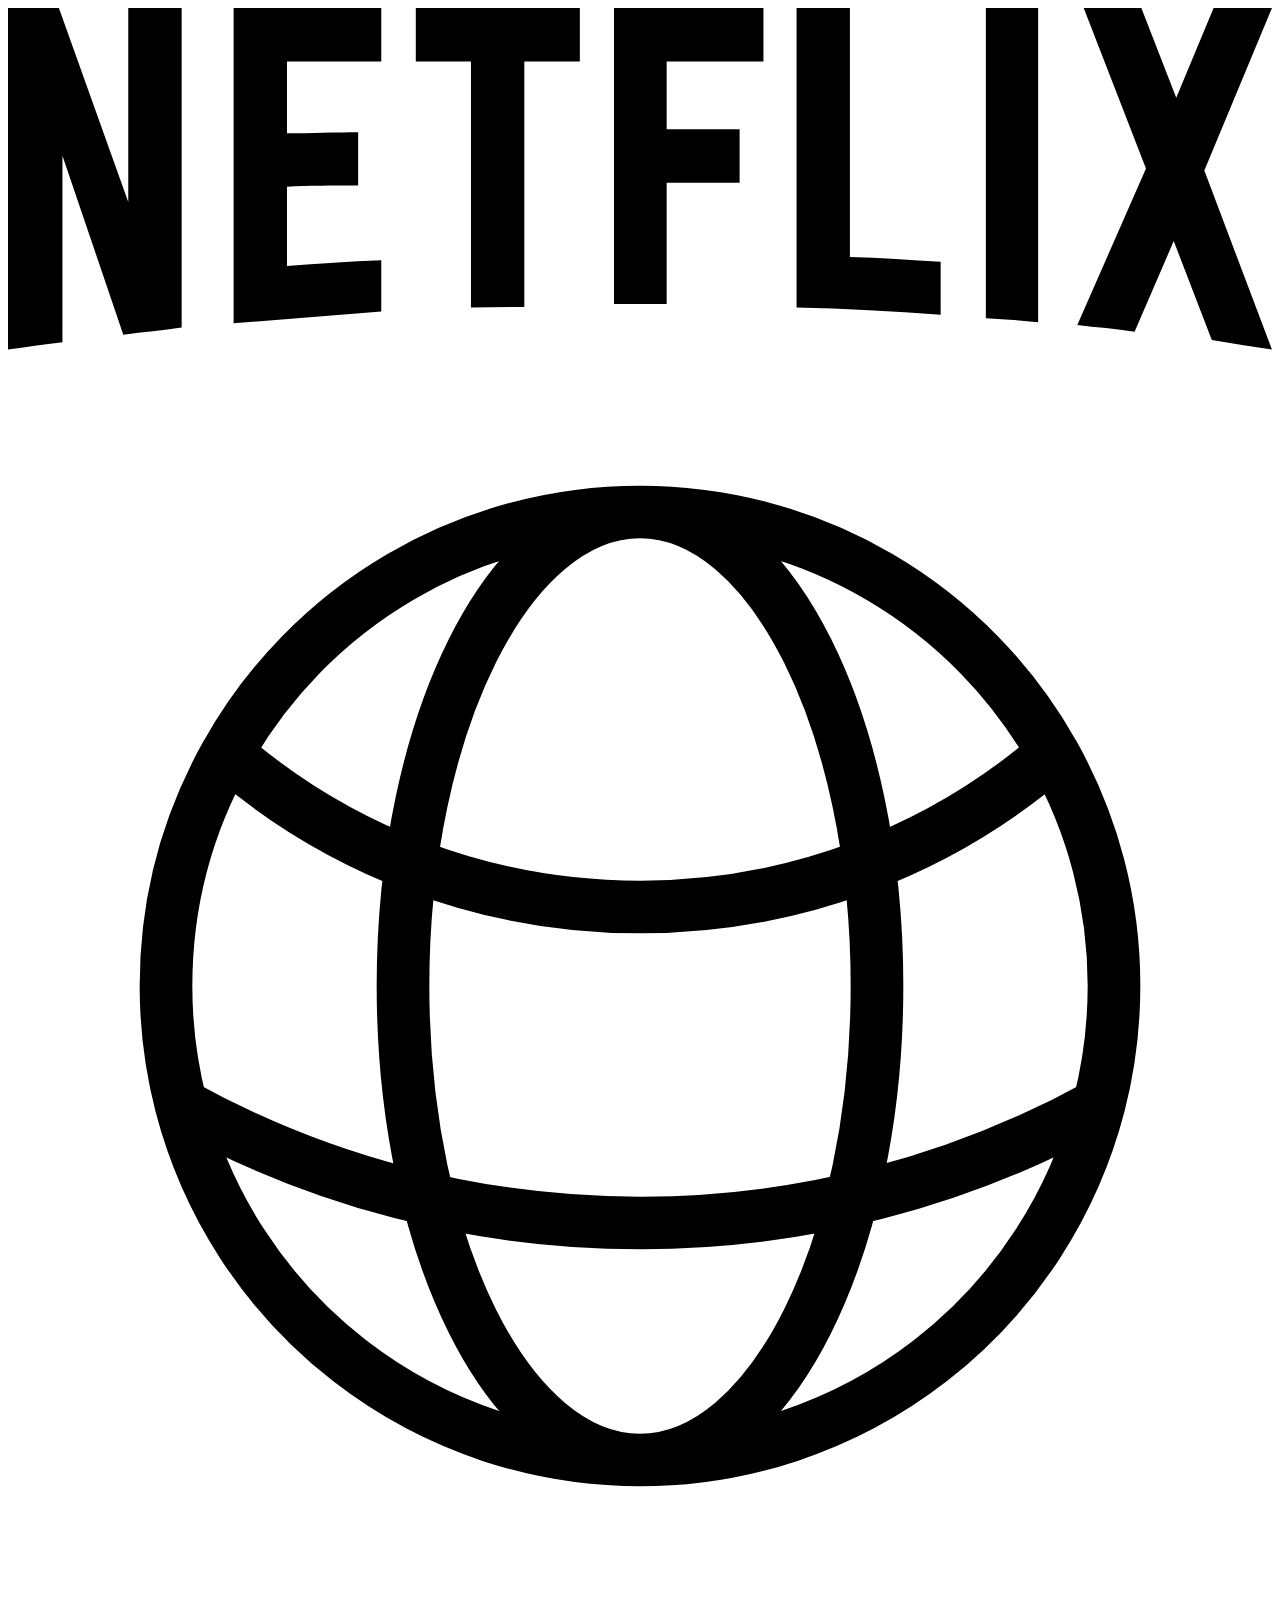
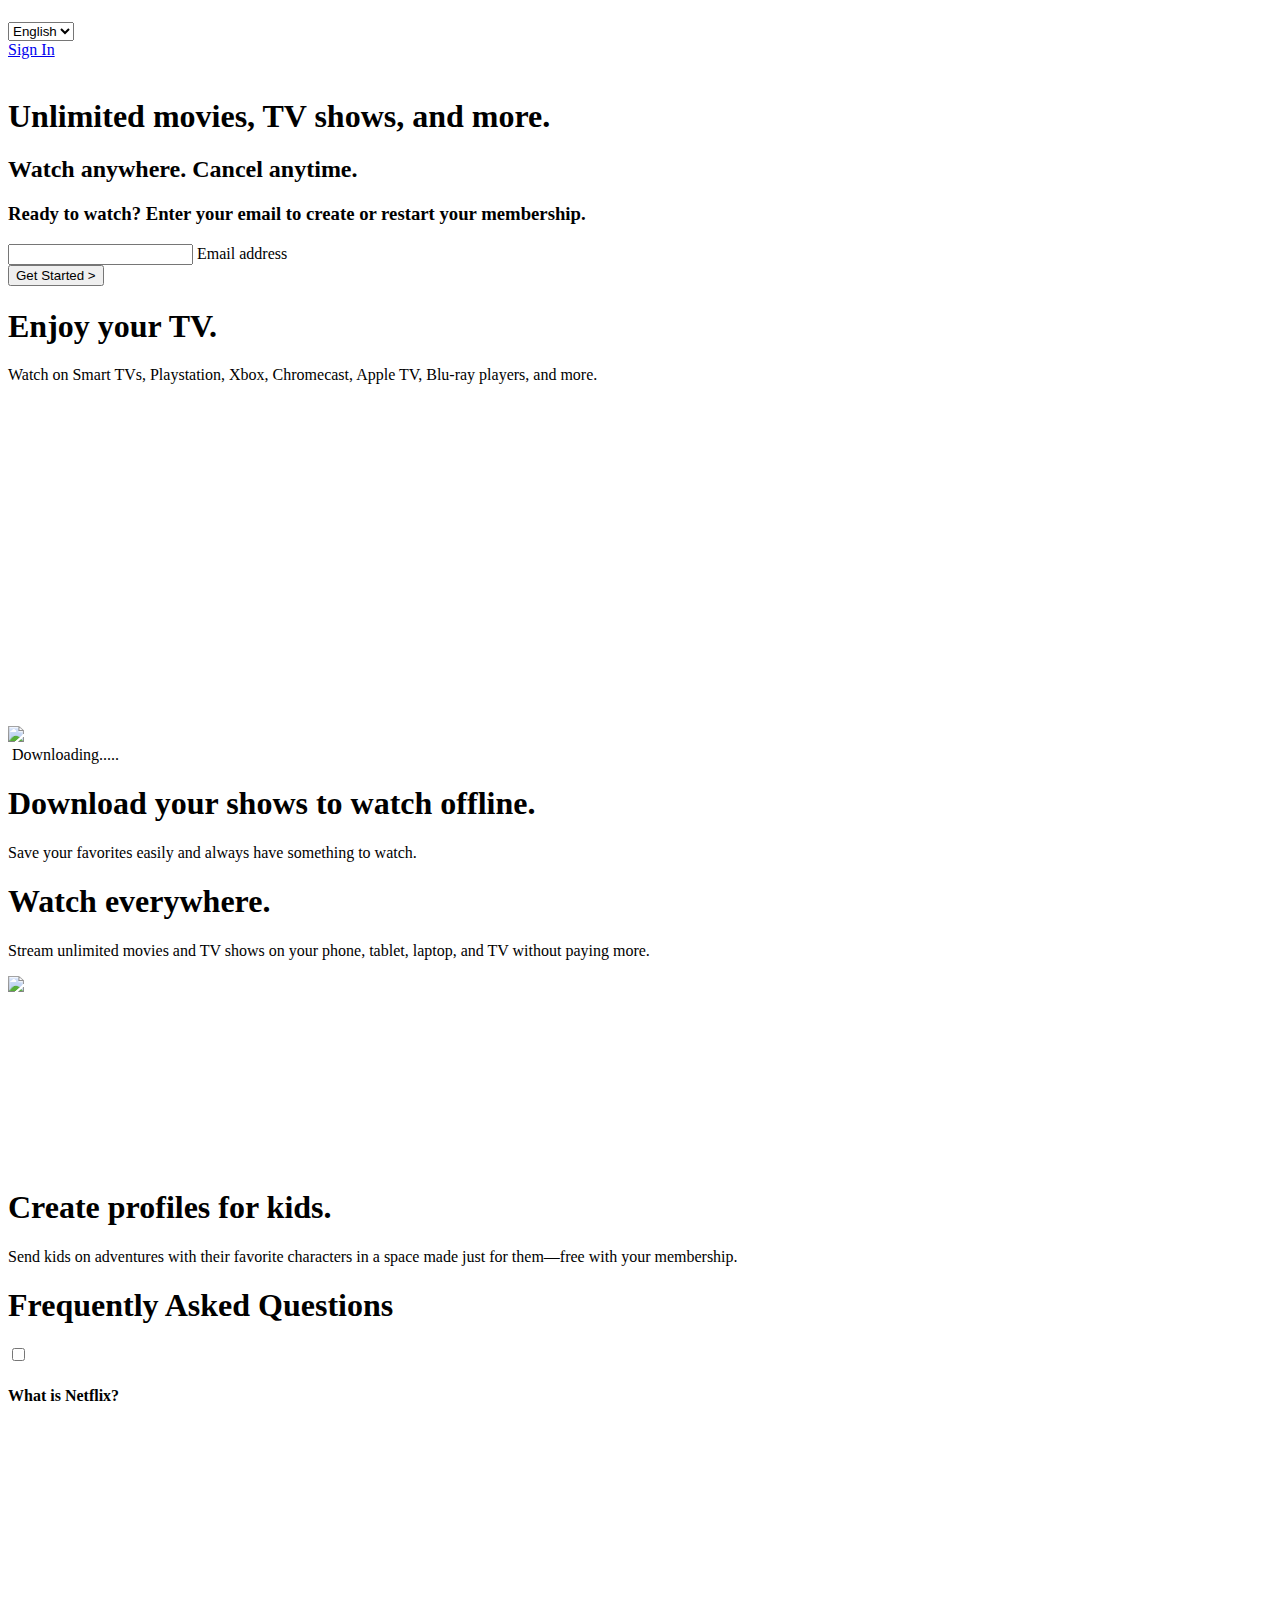
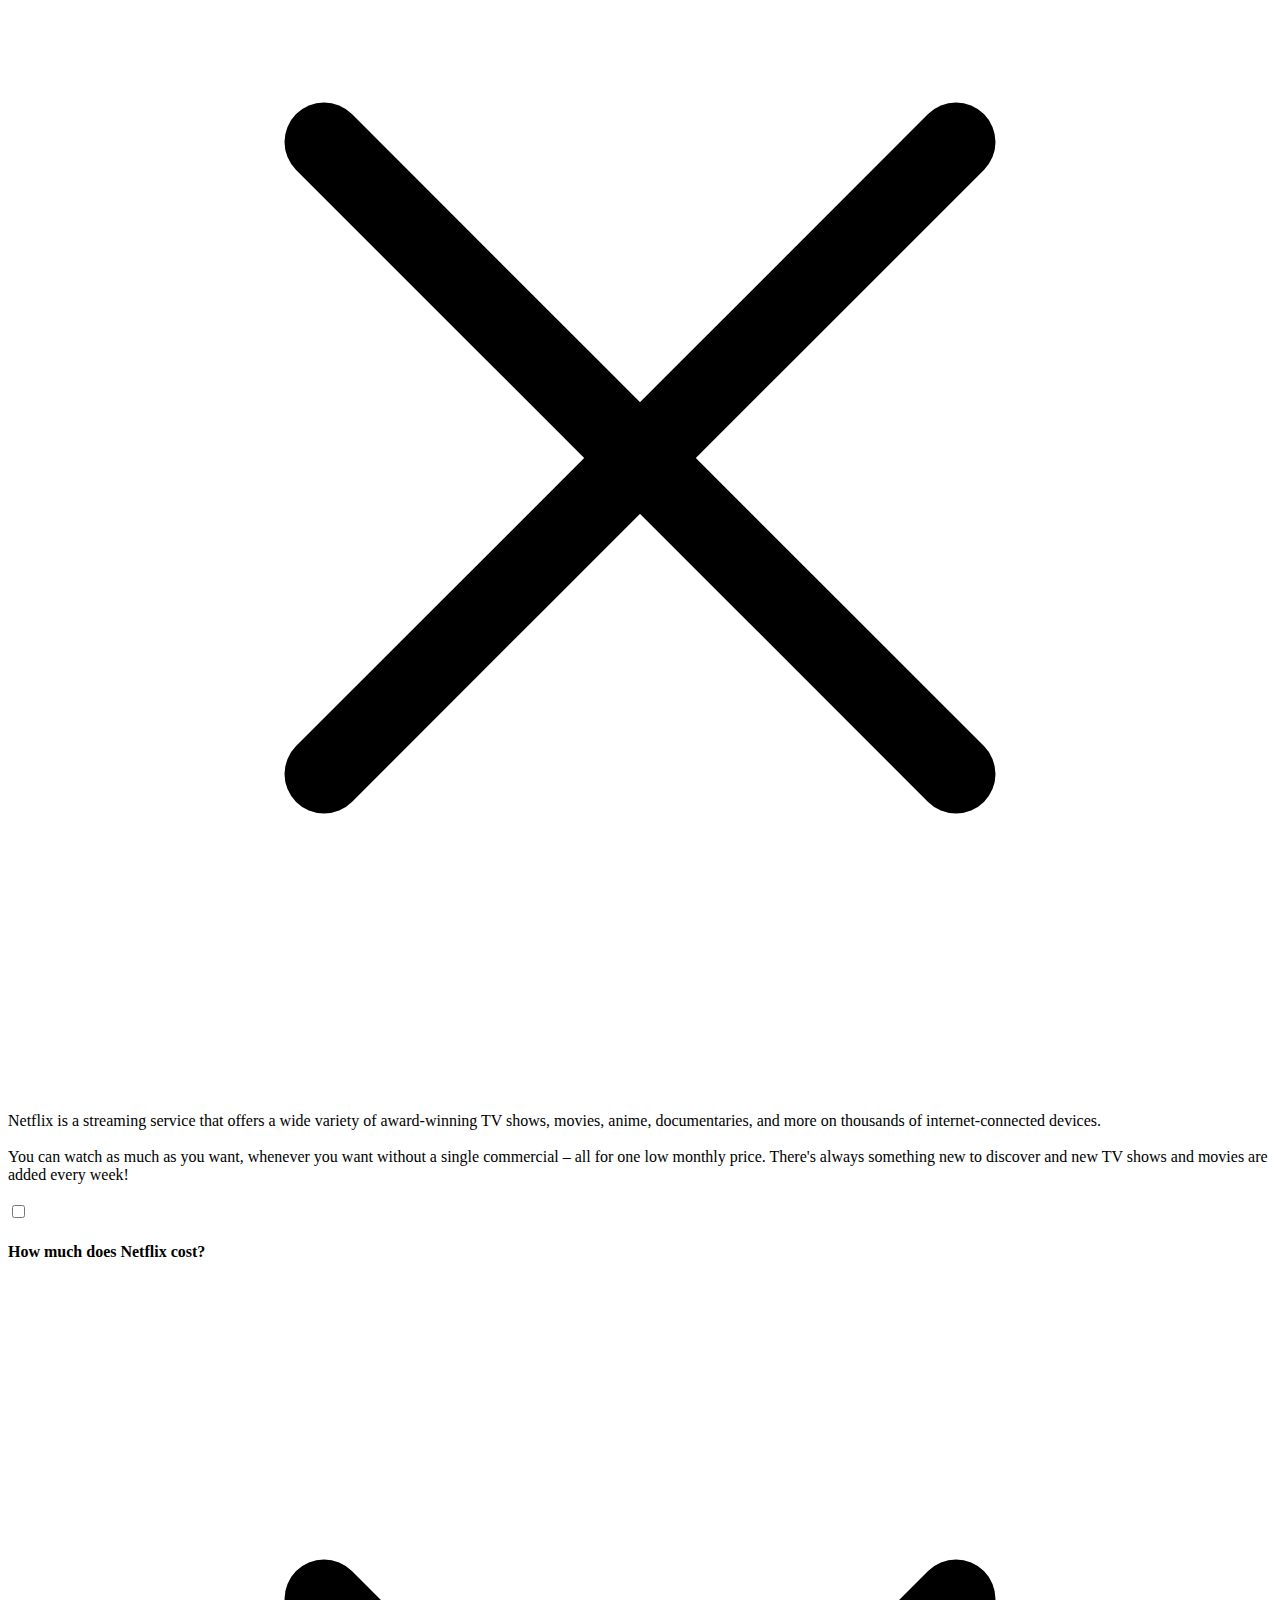
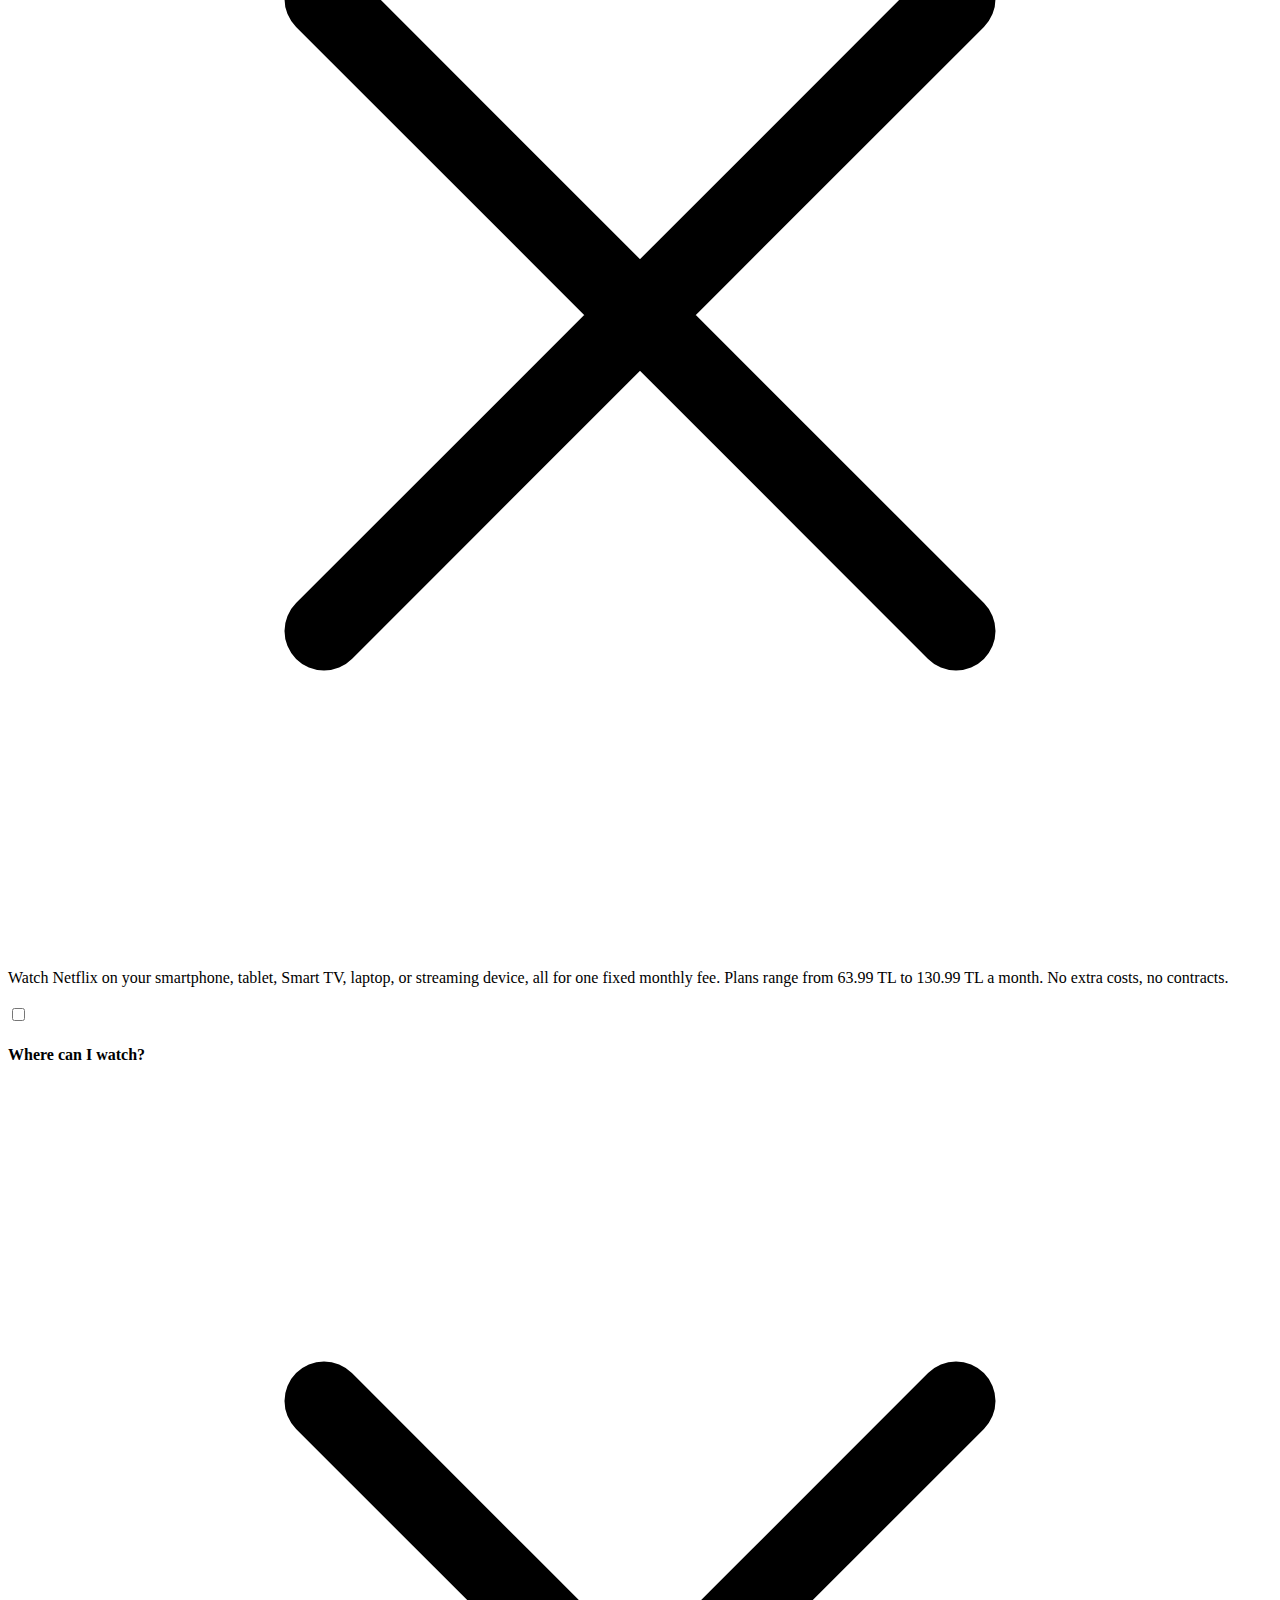
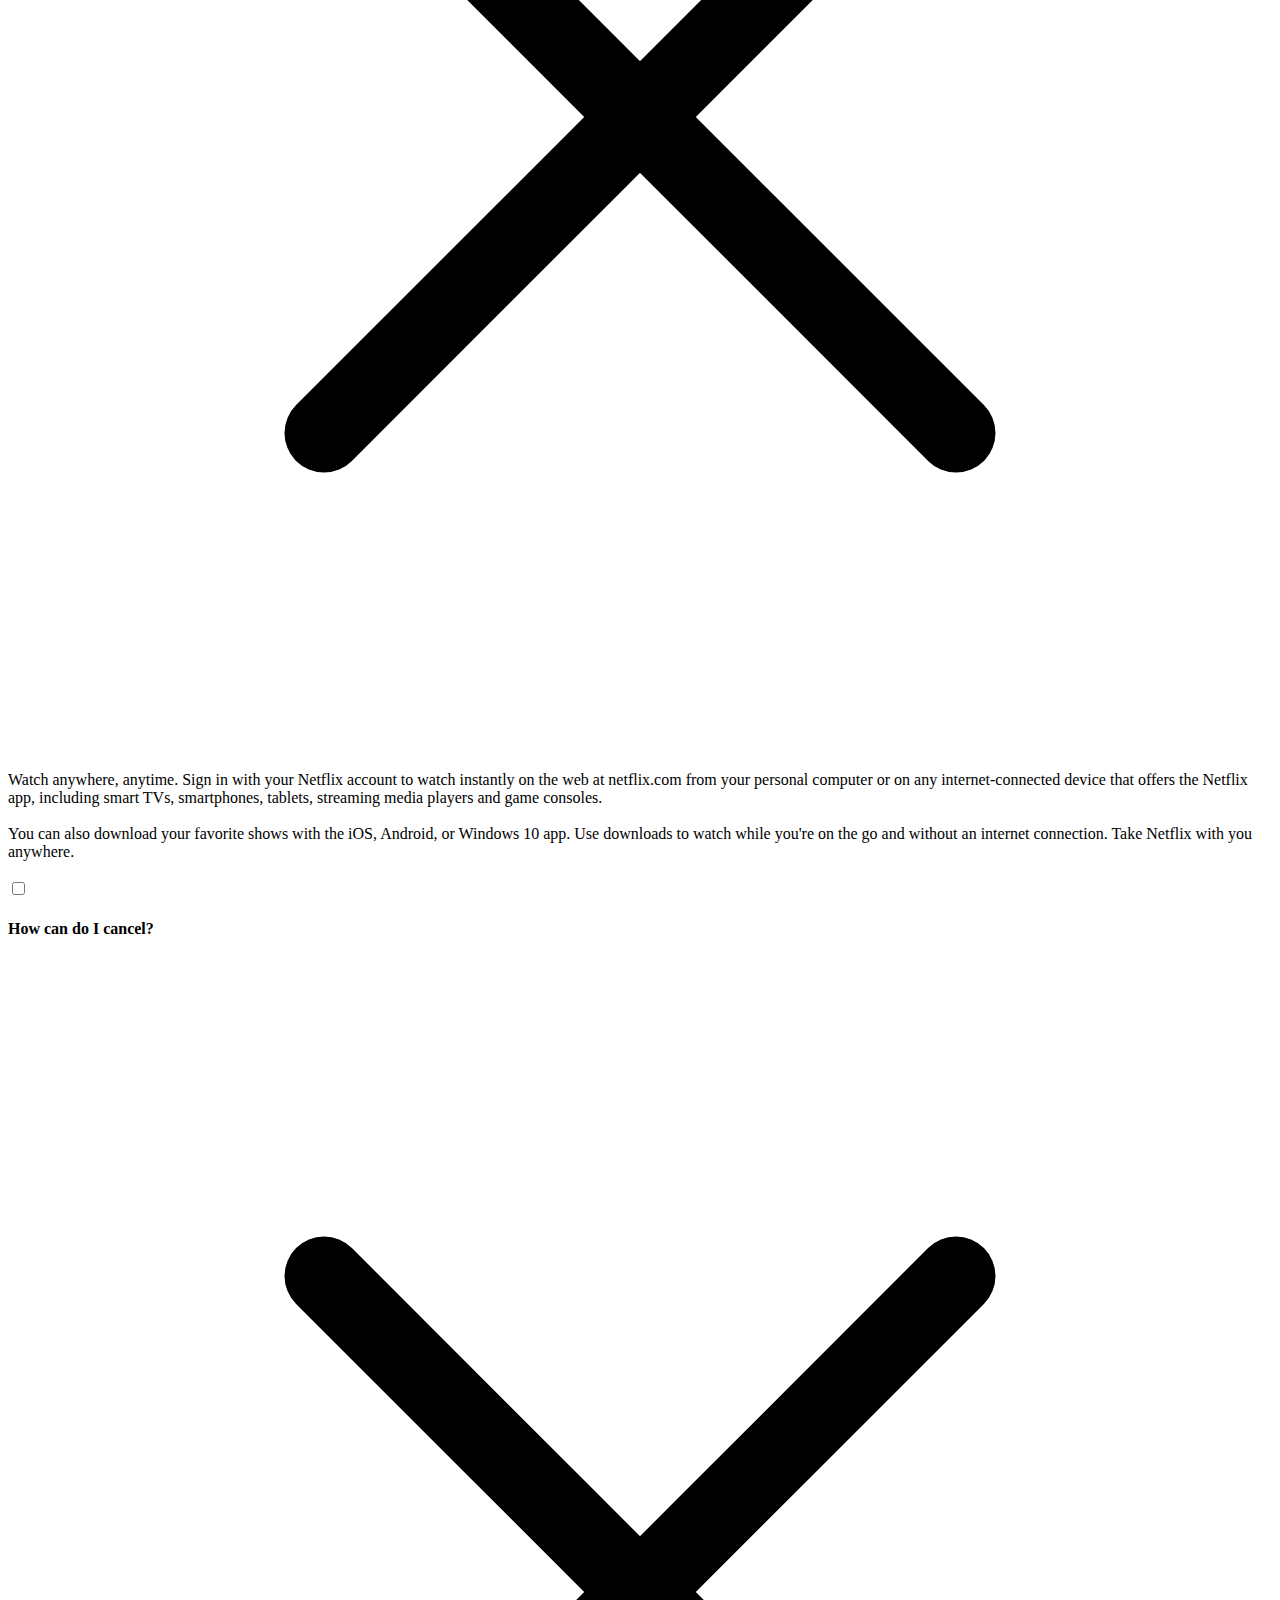
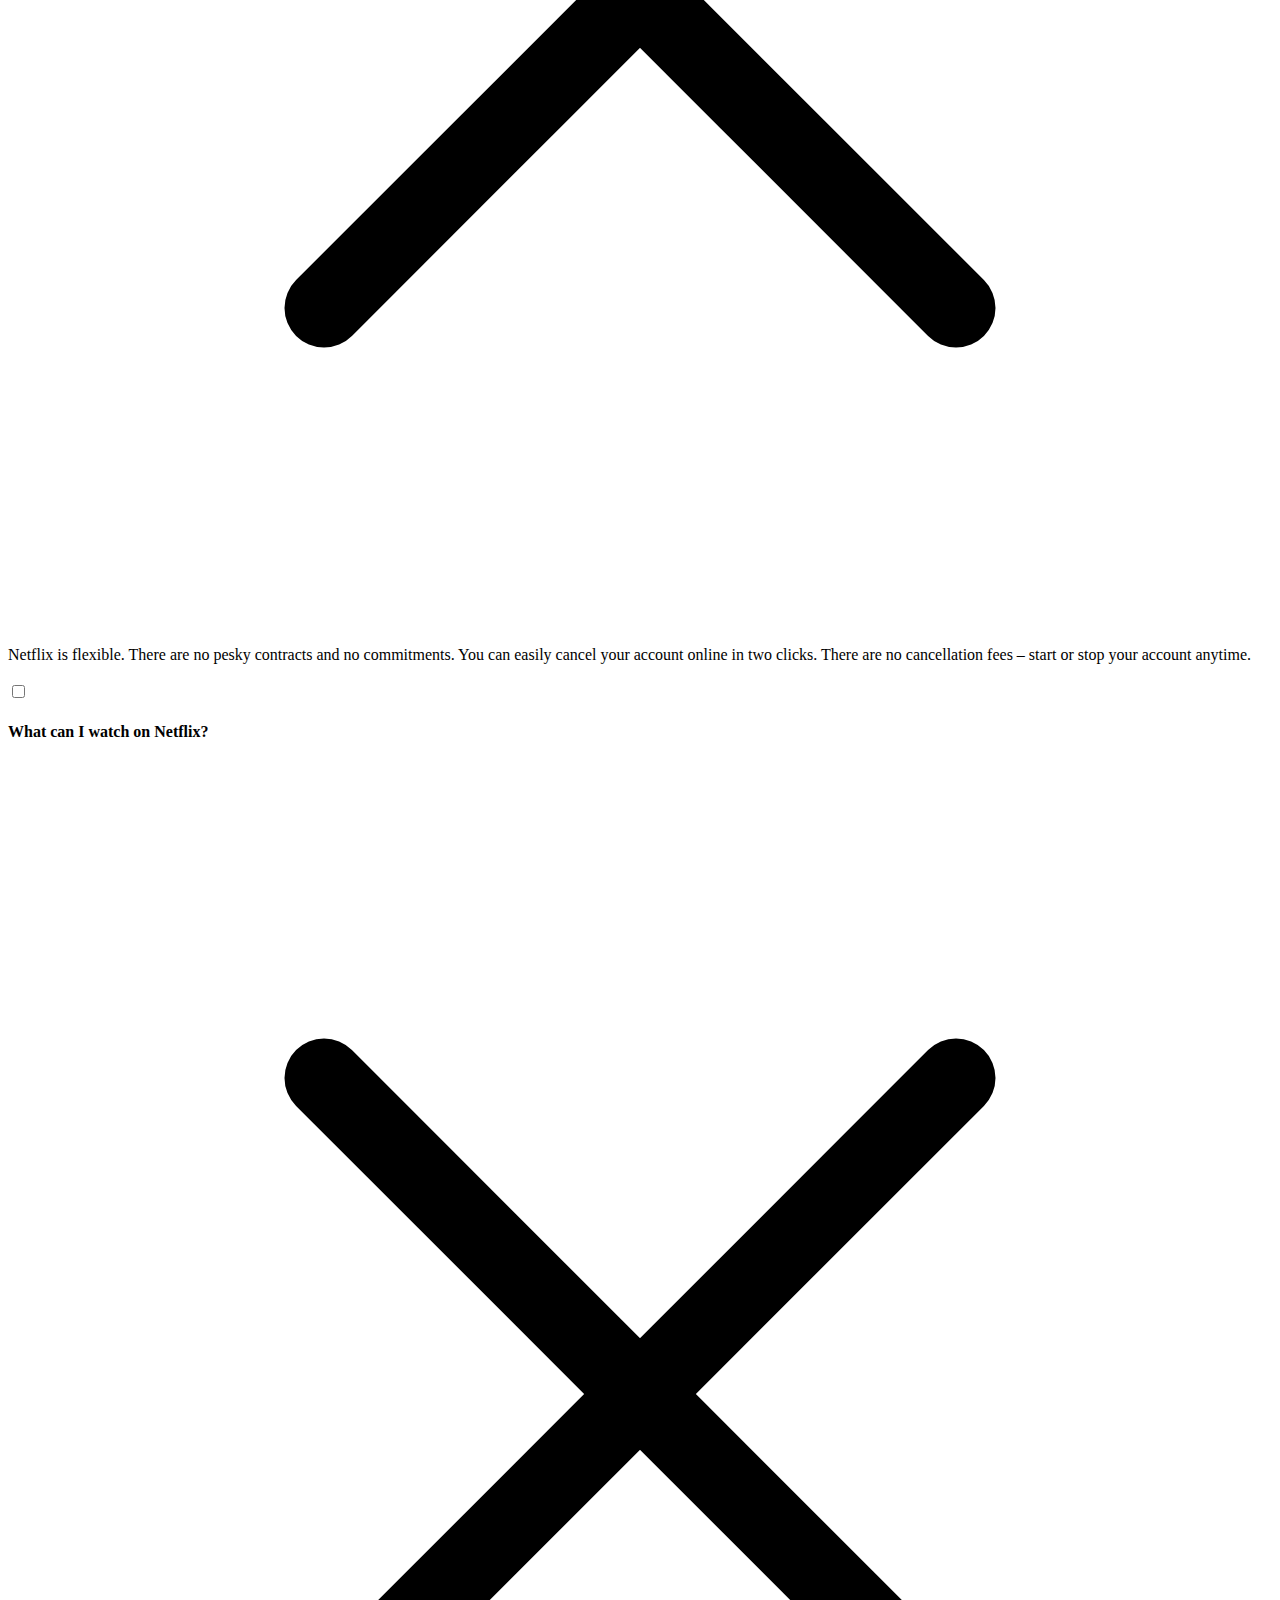
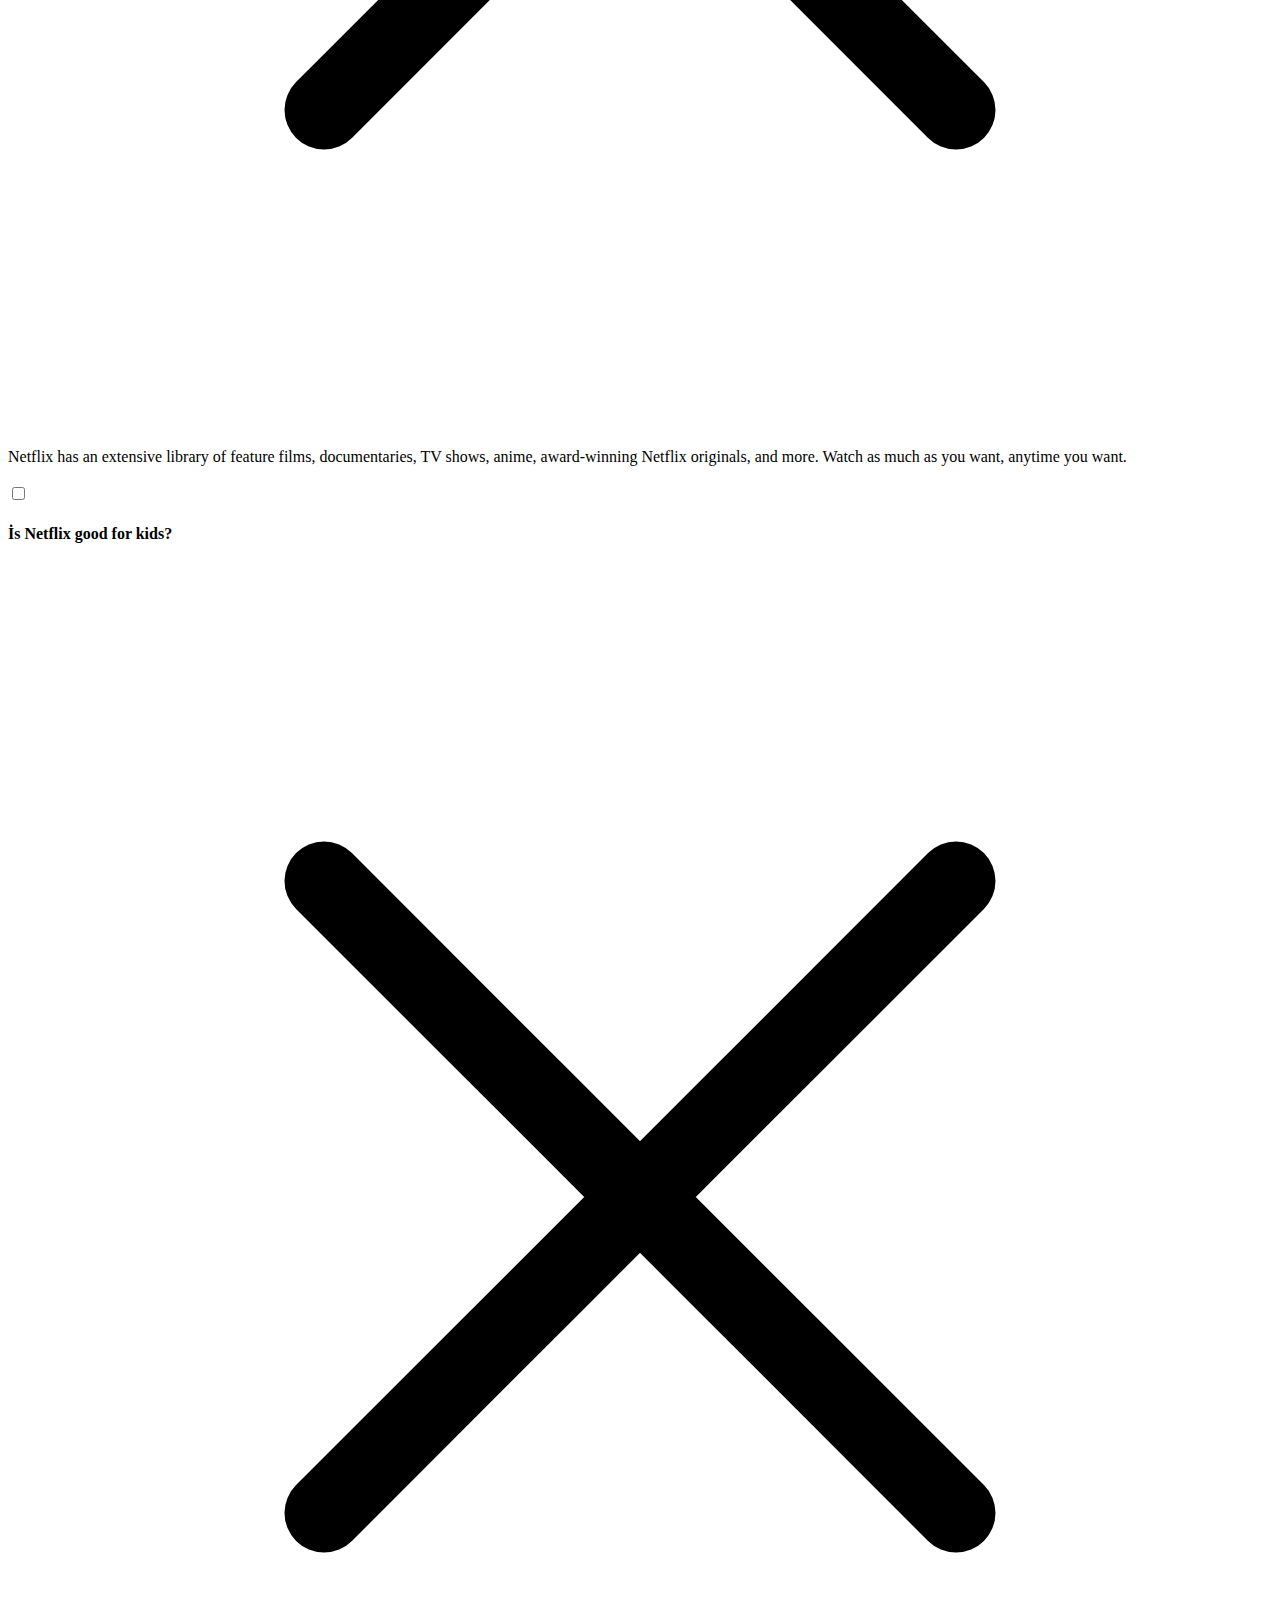
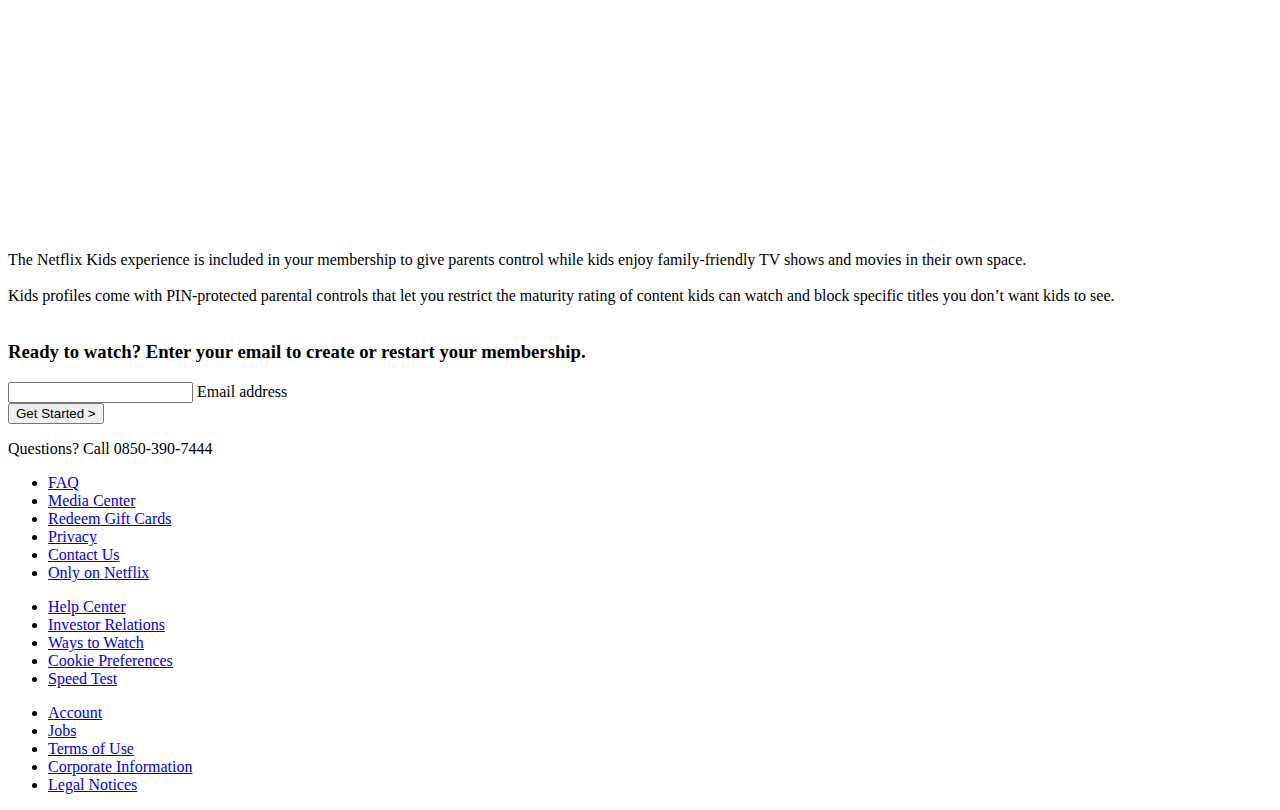
==== index.html @ b7dafc85 "Add files via upload" ====
<!DOCTYPE html>
<html lang="en">
<head>
    <meta charset="UTF-8">
    <meta http-equiv="X-UA-Compatible" content="IE=edge">
    <meta name="viewport" content="width=device-width, initial-scale=1.0">
    <link rel="stylesheet" href="./css/style.css">
    <link rel="stylesheet" href="./css/responsiv.css">
    
    <title>Netflix Clone</title>
    <link
      rel="stylesheet"
      href="https://pro.fontawesome.com/releases/v5.10.0/css/all.css"
      integrity="sha384-AYmEC3Yw5cVb37cuHtOA93w35dYTsvhLPVnYs9eStHfGJvOvKxVfELGroGkysg+p"
    />  
</head>
<body>
    <header>
        

     <div>
       <a href="/" class="logo">
      <svg viewBox="0 0 111 30" version="1.1" xmlns="http://www.w3.org/2000/svg" xmlns:xlink="http://www.w3.org/1999/xlink" aria-hidden="true" role="img" class="default-ltr-cache-ag96qb"><g><path d="M105.06233,14.2806261 L110.999156,30 C109.249227,29.7497422 107.500234,29.4366857 105.718437,29.1554972 L102.374168,20.4686475 L98.9371075,28.4375293 C97.2499766,28.1563408 95.5928391,28.061674 93.9057081,27.8432843 L99.9372012,14.0931671 L94.4680851,-5.68434189e-14 L99.5313525,-5.68434189e-14 L102.593495,7.87421502 L105.874965,-5.68434189e-14 L110.999156,-5.68434189e-14 L105.06233,14.2806261 Z M90.4686475,-5.68434189e-14 L85.8749649,-5.68434189e-14 L85.8749649,27.2499766 C87.3746368,27.3437061 88.9371075,27.4055675 90.4686475,27.5930265 L90.4686475,-5.68434189e-14 Z M81.9055207,26.93692 C77.7186241,26.6557316 73.5307901,26.4064111 69.250164,26.3117443 L69.250164,-5.68434189e-14 L73.9366389,-5.68434189e-14 L73.9366389,21.8745899 C76.6248008,21.9373887 79.3120255,22.1557784 81.9055207,22.2804387 L81.9055207,26.93692 Z M64.2496954,10.6561065 L64.2496954,15.3435186 L57.8442216,15.3435186 L57.8442216,25.9996251 L53.2186709,25.9996251 L53.2186709,-5.68434189e-14 L66.3436123,-5.68434189e-14 L66.3436123,4.68741213 L57.8442216,4.68741213 L57.8442216,10.6561065 L64.2496954,10.6561065 Z M45.3435186,4.68741213 L45.3435186,26.2498828 C43.7810479,26.2498828 42.1876465,26.2498828 40.6561065,26.3117443 L40.6561065,4.68741213 L35.8121661,4.68741213 L35.8121661,-5.68434189e-14 L50.2183897,-5.68434189e-14 L50.2183897,4.68741213 L45.3435186,4.68741213 Z M30.749836,15.5928391 C28.687787,15.5928391 26.2498828,15.5928391 24.4999531,15.6875059 L24.4999531,22.6562939 C27.2499766,22.4678976 30,22.2495079 32.7809542,22.1557784 L32.7809542,26.6557316 L19.812541,27.6876933 L19.812541,-5.68434189e-14 L32.7809542,-5.68434189e-14 L32.7809542,4.68741213 L24.4999531,4.68741213 L24.4999531,10.9991564 C26.3126816,10.9991564 29.0936358,10.9054269 30.749836,10.9054269 L30.749836,15.5928391 Z M4.78114163,12.9684132 L4.78114163,29.3429562 C3.09401069,29.5313525 1.59340144,29.7497422 0,30 L0,-5.68434189e-14 L4.4690224,-5.68434189e-14 L10.562377,17.0315868 L10.562377,-5.68434189e-14 L15.2497891,-5.68434189e-14 L15.2497891,28.061674 C13.5935889,28.3437998 11.906458,28.4375293 10.1246602,28.6868498 L4.78114163,12.9684132 Z"></path></g></svg>
       </a>
        
    </div>  

    <div>
        <div class="select">
            <svg xmlns="http://www.w3.org/2000/svg" fill="none" viewBox="0 0 24 24" strokeWidth={1.5} stroke="currentColor" className="w-6 h-6">
                <path strokeLinecap="round" strokeLinejoin="round" d="M12 21a9.004 9.004 0 008.716-6.747M12 21a9.004 9.004 0 01-8.716-6.747M12 21c2.485 0 4.5-4.03 4.5-9S14.485 3 12 3m0 18c-2.485 0-4.5-4.03-4.5-9S9.515 3 12 3m0 0a8.997 8.997 0 017.843 4.582M12 3a8.997 8.997 0 00-7.843 4.582m15.686 0A11.953 11.953 0 0112 10.5c-2.998 0-5.74-1.1-7.843-2.918m15.686 0A8.959 8.959 0 0121 12c0 .778-.099 1.533-.284 2.253m0 0A17.919 17.919 0 0112 16.5c-3.162 0-6.133-.815-8.716-2.247m0 0A9.015 9.015 0 013 12c0-1.605.42-3.113 1.157-4.418" />
              </svg>
              
              <select>
                <option value="">English</option>
                <option value="">Turkish</option>
            </select>
        </div>
        
        <a class="button" href="/login">Sign In</a>
    </div>
    <div id="menu_bar">
        <i class="fas fa-bars"> </i>
    </div>  
    
</header>
<div class="splash cta">
    <div class="background">
        <img alt="" aria-hidden="true" data-uia="nmhp-card-hero+background+image" src="https://assets.nflxext.com/ffe/siteui/vlv3/8f12b4f0-a894-4d5b-9c36-5ba391c63fbe/7d46b779-cf9e-4ffe-96be-6c47fb6d6dc4/TR-en-20230320-popsignuptwoweeks-perspective_alpha_website_small.jpg" srcset="https://assets.nflxext.com/ffe/siteui/vlv3/8f12b4f0-a894-4d5b-9c36-5ba391c63fbe/7d46b779-cf9e-4ffe-96be-6c47fb6d6dc4/TR-en-20230320-popsignuptwoweeks-perspective_alpha_website_small.jpg 1000w, https://assets.nflxext.com/ffe/siteui/vlv3/8f12b4f0-a894-4d5b-9c36-5ba391c63fbe/7d46b779-cf9e-4ffe-96be-6c47fb6d6dc4/TR-en-20230320-popsignuptwoweeks-perspective_alpha_website_medium.jpg 1500w, https://assets.nflxext.com/ffe/siteui/vlv3/8f12b4f0-a894-4d5b-9c36-5ba391c63fbe/7d46b779-cf9e-4ffe-96be-6c47fb6d6dc4/TR-en-20230320-popsignuptwoweeks-perspective_alpha_website_large.jpg 1800w" class="default-ltr-cache-1ig4o3q">
        <div class="gradient">
        </div>
        <div class="content">
           <div>
            <h1>Unlimited movies, TV shows, and more.</h1>
            <h2>Watch anywhere. Cancel anytime.</h2>
            <h3>Ready to watch? Enter your email to create or restart your membership.</h3>
            <form>
                <div>
                    <input type="email">
                    <span>Email address</span>
                </div>
                <div>
                    <button>Get Started &gt;</button>
                </div>
                
                
            </form>
           </div>                    
        </div>
    </div>
</div>
<section>
    <div class="text">
        <h1>Enjoy your TV.</h1>
        <p>Watch on Smart TVs, Playstation, Xbox, Chromecast, Apple TV, Blu-ray players, and more.</p>
    </div>
    <div class="media s1">
        <div>
           <div class="default-ltr-cache-bjn8wh"><img alt="" src="https://assets.nflxext.com/ffe/siteui/acquisition/ourStory/fuji/desktop/tv.png" data-uia="nmhp-card-animation-asset-image" class="default-ltr-cache-1d3w5wq"><div data-uia="nmhp-card-animation-asset-motion" class="default-ltr-cache-eshtlu"><video data-uia="nmhp-card-animation-asset-video" autoplay="" playsinline="" muted="" loop=""><source src="https://assets.nflxext.com/ffe/siteui/acquisition/ourStory/fuji/desktop/video-tv-0819.m4v" type="video/mp4"></video><div class="default-ltr-cache-0"></div><div data-uia="nmhp-card-animation-asset-custom" aria-hidden="true" class="default-ltr-cache-0"></div></div></div>
           <div data-uia="nmhp-card-animation-asset-motion" class="default-ltr-cache-eshtlu"><video data-uia="nmhp-card-animation-asset-video" autoplay="" playsinline="" muted="" loop=""><source src="https://assets.nflxext.com/ffe/siteui/acquisition/ourStory/fuji/desktop/video-tv-0819.m4v" type="video/mp4"></video><div class="default-ltr-cache-0"></div><div data-uia="nmhp-card-animation-asset-custom" aria-hidden="true" class="default-ltr-cache-0"></div></div>
        </div>
    </div>
</section>

<section>
    
    <div class="media s2">
        <img src="https://assets.nflxext.com/ffe/siteui/acquisition/ourStory/fuji/desktop/mobile-0819.jpg">
        <div class="download">
            <img class="cover" src="https://assets.nflxext.com/ffe/siteui/acquisition/ourStory/fuji/desktop/boxshot.png" alt="">
    
            <span>Downloading.....</span>
           <img src="https://assets.nflxext.com/ffe/siteui/acquisition/ourStory/fuji/desktop/download-icon.gif" alt="">          
           
        </div>    

    </div> 
    <div class="text">
        <h1>Download your shows to watch offline.</h1>
        <p>Save your favorites easily and always have something to watch.</p>
    </div>                
    
    
</section>


<section>
    <div class="text">
        <h1>Watch everywhere.</h1>
        <p>Stream unlimited movies and TV shows on your phone, tablet, laptop, and TV without paying more.</p>
    </div>
    <div class="media s3">
        
            <img src="https://assets.nflxext.com/ffe/siteui/acquisition/ourStory/fuji/desktop/device-pile.png ">
            <div data-uia="nmhp-card-animation-asset-motion" class="default-ltr-cache-1p8btza"><video data-uia="nmhp-card-animation-asset-video" autoplay="" playsinline="" muted="" loop=""><source src="https://assets.nflxext.com/ffe/siteui/acquisition/ourStory/fuji/desktop/video-devices.m4v" type="video/mp4"></video><div class="default-ltr-cache-0"></div><div data-uia="nmhp-card-animation-asset-custom" aria-hidden="true" class="default-ltr-cache-0"></div></div>
        
        
    </div>
</section>

<section class="last">
    <div class="media s4">
        <img alt="" src="https://occ-0-2774-784.1.nflxso.net/dnm/api/v6/19OhWN2dO19C9txTON9tvTFtefw/AAAABfpnX3dbgjZ-Je8Ax3xn0kXehZm_5L6-xe6YSTq_ucht9TI5jwDMqusWZKNYT8DfGudD0_wWVVTFLiN2_kaQJumz2iivUWbIbAtF.png?r=11f" data-uia="nmhp-card-animation-asset-image" class="default-ltr-cache-1d3w5wq">
    </div>
    <div class="text">
        <h1>Create profiles for kids.</h1>
        <p>Send kids on adventures with their favorite characters in a space made just for them—free with your membership.</p>
    </div>
    
</section>

<div class="faq cta">
    <h1>Frequently Asked Questions</h1>
    <div class="question">
        <div class="question">
            <input type="checkbox" id="q1">
            <label class="header" for="q1">
                <h4>
                    What is Netflix?
                </h4>
                <svg xmlns="http://www.w3.org/2000/svg" fill="none" viewBox="0 0 24 24" stroke-width="1.5" stroke="currentColor" class="w-6 h-6">
                    <path stroke-linecap="round" stroke-linejoin="round" d="M6 18L18 6M6 6l12 12" />
                  </svg>
                </label>
                <div class="answer">
                    
                     <br>Netflix is a streaming service that offers a wide variety of award-winning TV shows, movies, anime, documentaries, and more on thousands of internet-connected devices.

                        <br><br>You can watch as much as you want, whenever you want without a single commercial – all for one low monthly price. There's always something new to discover and new TV shows and movies are added every week!
                        <br><br>
                    
                </div>  
       
                </div>
            </div>
            <div class="question">
                <div class="question">
                    <input type="checkbox" id="q2">
                    <label class="header" for="q2">
                        <h4>
                        How much does Netflix cost?
                        </h4>
                        <svg xmlns="http://www.w3.org/2000/svg" fill="none" viewBox="0 0 24 24" stroke-width="1.5" stroke="currentColor" class="w-6 h-6">
                            <path stroke-linecap="round" stroke-linejoin="round" d="M6 18L18 6M6 6l12 12" />
                          </svg>
                        </label>
                        <div class="answer">
                            <br>Watch Netflix on your smartphone, tablet, Smart TV, laptop, or streaming device, all for one fixed monthly fee. Plans range from 63.99 TL to 130.99 TL a month. No extra costs, no contracts.
                            <br><br>
                        </div>  
               
                        </div>
                    </div>

                    <div class="question">
                        <div class="question">
                            <input type="checkbox" id="q3">
                            <label class="header" for="q3">
                                <h4>
                                Where can I watch?
                                </h4>
                                <svg xmlns="http://www.w3.org/2000/svg" fill="none" viewBox="0 0 24 24" stroke-width="1.5" stroke="currentColor" class="w-6 h-6">
                                    <path stroke-linecap="round" stroke-linejoin="round" d="M6 18L18 6M6 6l12 12" />
                                  </svg>
                                </label>
                                <div class="answer">
                                    <br>Watch anywhere, anytime. Sign in with your Netflix account to watch instantly on the web at netflix.com from your personal computer or on any internet-connected device that offers the Netflix app, including smart TVs, smartphones, tablets, streaming media players and game consoles.
                                    <br><br>You can also download your favorite shows with the iOS, Android, or Windows 10 app. Use downloads to watch while you're on the go and without an internet connection. Take Netflix with you anywhere.
                                    <br><br>
                                </div>  
                       
                                </div>
                            </div>

                            <div class="question">
                                <div class="question">
                                    <input type="checkbox" id="q4">
                                    <label class="header" for="q4">
                                        <h4>
                                       How can do I cancel?
                                        </h4>
                                        <svg xmlns="http://www.w3.org/2000/svg" fill="none" viewBox="0 0 24 24" stroke-width="1.5" stroke="currentColor" class="w-6 h-6">
                                            <path stroke-linecap="round" stroke-linejoin="round" d="M6 18L18 6M6 6l12 12" />
                                          </svg>
                                        </label>
                                        <div class="answer">
                                            <br>Netflix is flexible. There are no pesky contracts and no commitments. You can easily cancel your account online in two clicks. There are no cancellation fees – start or stop your account anytime.
                                            <br><br>
                                        </div>  
                               
                                        </div>
                                    </div>

                                    <div class="question">
                                        <div class="question">
                                            <input type="checkbox" id="q5">
                                            <label class="header" for="q5">
                                                <h4>
                                                What can I watch on Netflix?
                                                </h4>
                                                <svg xmlns="http://www.w3.org/2000/svg" fill="none" viewBox="0 0 24 24" stroke-width="1.5" stroke="currentColor" class="w-6 h-6">
                                                    <path stroke-linecap="round" stroke-linejoin="round" d="M6 18L18 6M6 6l12 12" />
                                                  </svg>
                                                </label>
                                                <div class="answer">
                                                    <br>Netflix has an extensive library of feature films, documentaries, TV shows, anime, award-winning Netflix originals, and more. Watch as much as you want, anytime you want.
                                                    <br><br>
                                                </div>  
                                       
                                                </div>
                                            </div>

                                            <div class="question">
                                                <div class="question">
                                                    <input type="checkbox" id="q6">
                                                    <label class="header" for="q6">
                                                        <h4>
                                                        İs Netflix good for kids?
                                                        </h4>
                                                        <svg xmlns="http://www.w3.org/2000/svg" fill="none" viewBox="0 0 24 24" stroke-width="1.5" stroke="currentColor" class="w-6 h-6">
                                                            <path stroke-linecap="round" stroke-linejoin="round" d="M6 18L18 6M6 6l12 12" />
                                                          </svg>
                                                        </label>
                                                        <div class="answer">
                                                            <br>The Netflix Kids experience is included in your membership to give parents control while kids enjoy family-friendly TV shows and movies in their own space.

<br><br>Kids profiles come with PIN-protected parental controls that let you restrict the maturity rating of content kids can watch and block specific titles you don’t want kids to see.
 <br><br>                                                       
                        
        </div>  
                                                       
       </div>                                       
             
        </div>
          <h3>Ready to watch? Enter your email to create or restart your membership.</h3>
         <form>
          <div>
            <input type="email">
           <span>Email address</span>
            </div>
             <div>
                <button>Get Started &gt;</button>
                </div>
                                                 
                 </form>
                 
                 

<footer class="footer">
    <p></p>
    <div class="footer-cols">
        <p1>Questions? Call 0850-390-7444</p1>
        <ul>
            
            <li><a href="#">FAQ</a></li>
            <li><a href="#">Media Center</a></li>
            <li><a href="#">Redeem Gift Cards</a></li>
            <li><a href="#">Privacy</a></li>
            <li><a href="#">Contact Us</a></li>
            <li><a href="#">Only on Netflix</a></li>
        </ul>
        <ul>
            <li><a href="#">Help Center</a></li>
            <li><a href="#">Investor Relations</a></li>
            <li><a href="#">Ways to Watch</a></li>
            <li><a href="#">Cookie Preferences</a></li>
            <li><a href="#">Speed Test</a></li>   
        </ul>
        <ul>
            <li><a href="#">Account</a></li>
            <li><a href="#">Jobs</a></li>
            <li><a href="#">Terms of Use</a></li>
            <li><a href="#">Corporate Information</a></li>
            <li><a href="#">Legal Notices</a></li>   
        </ul>
        
        
    </div>

</footer>
                  
        </div>
    </div>
</div>


</body>
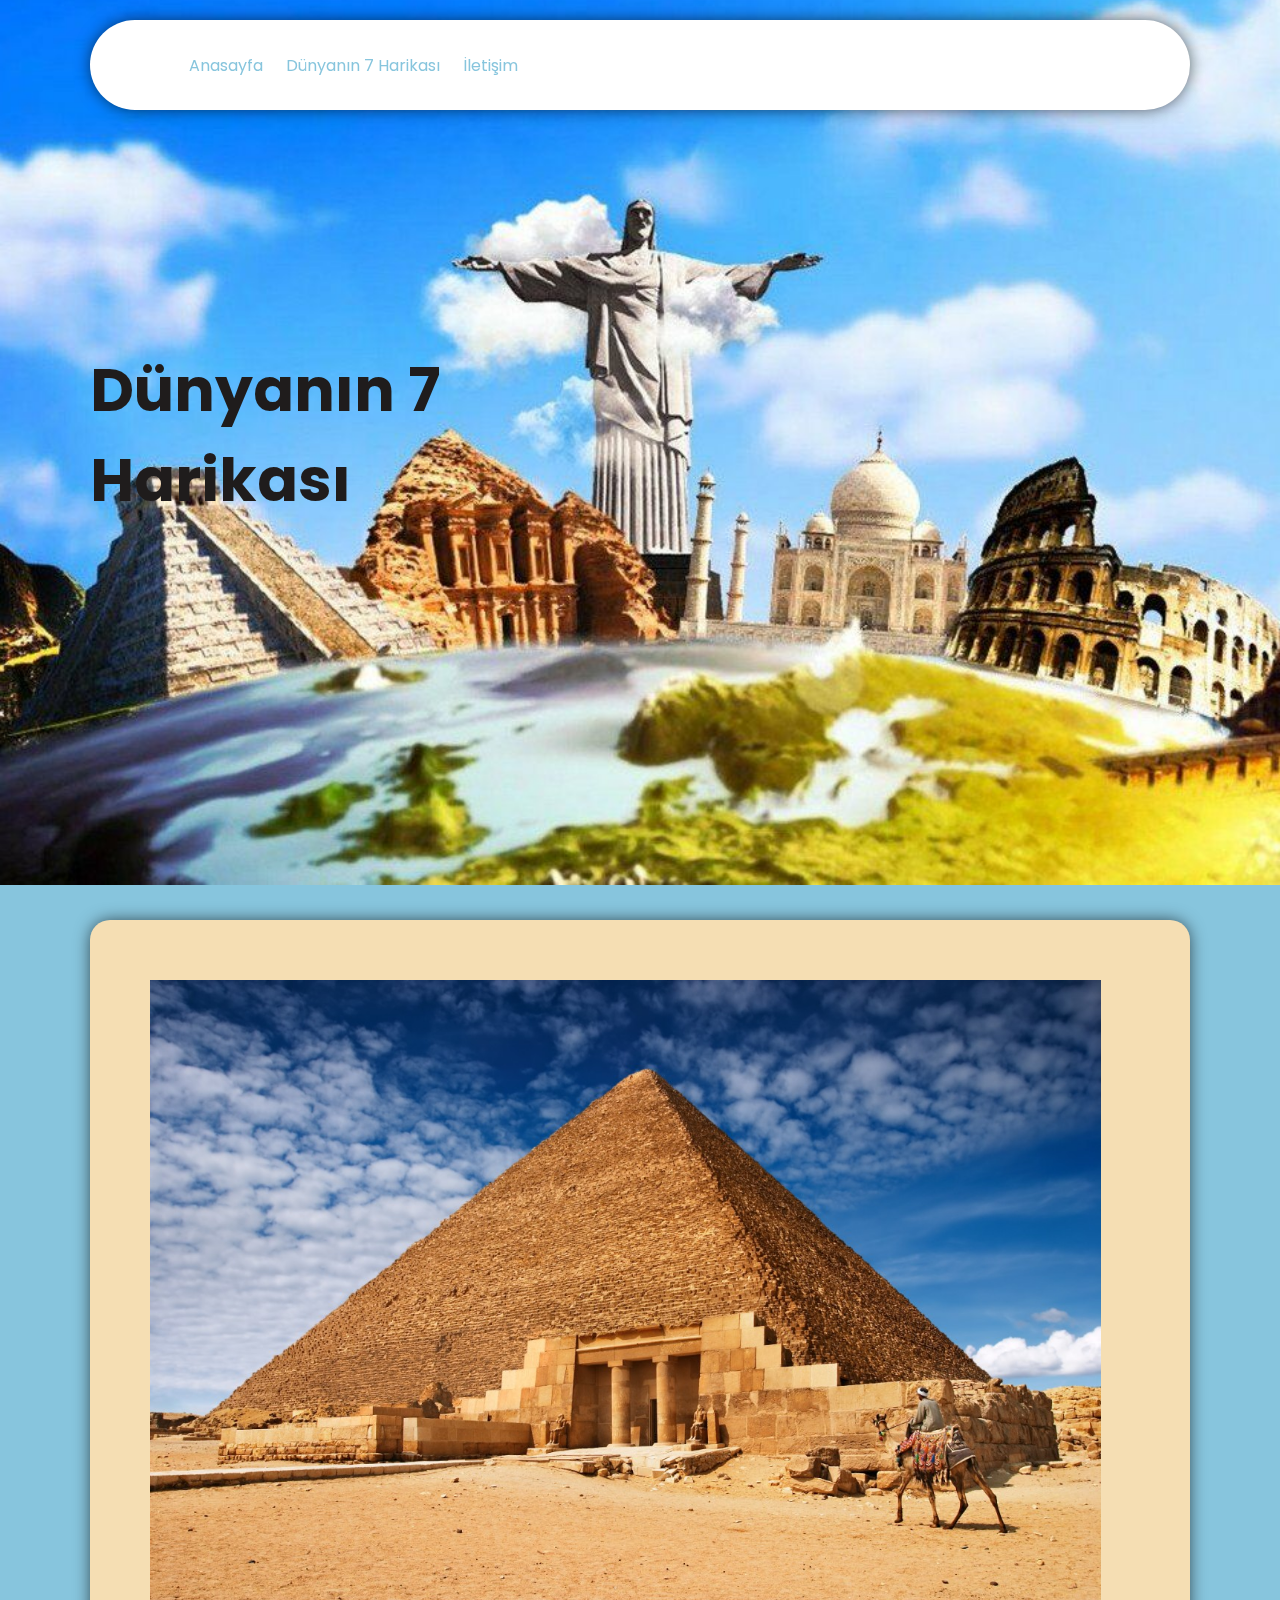
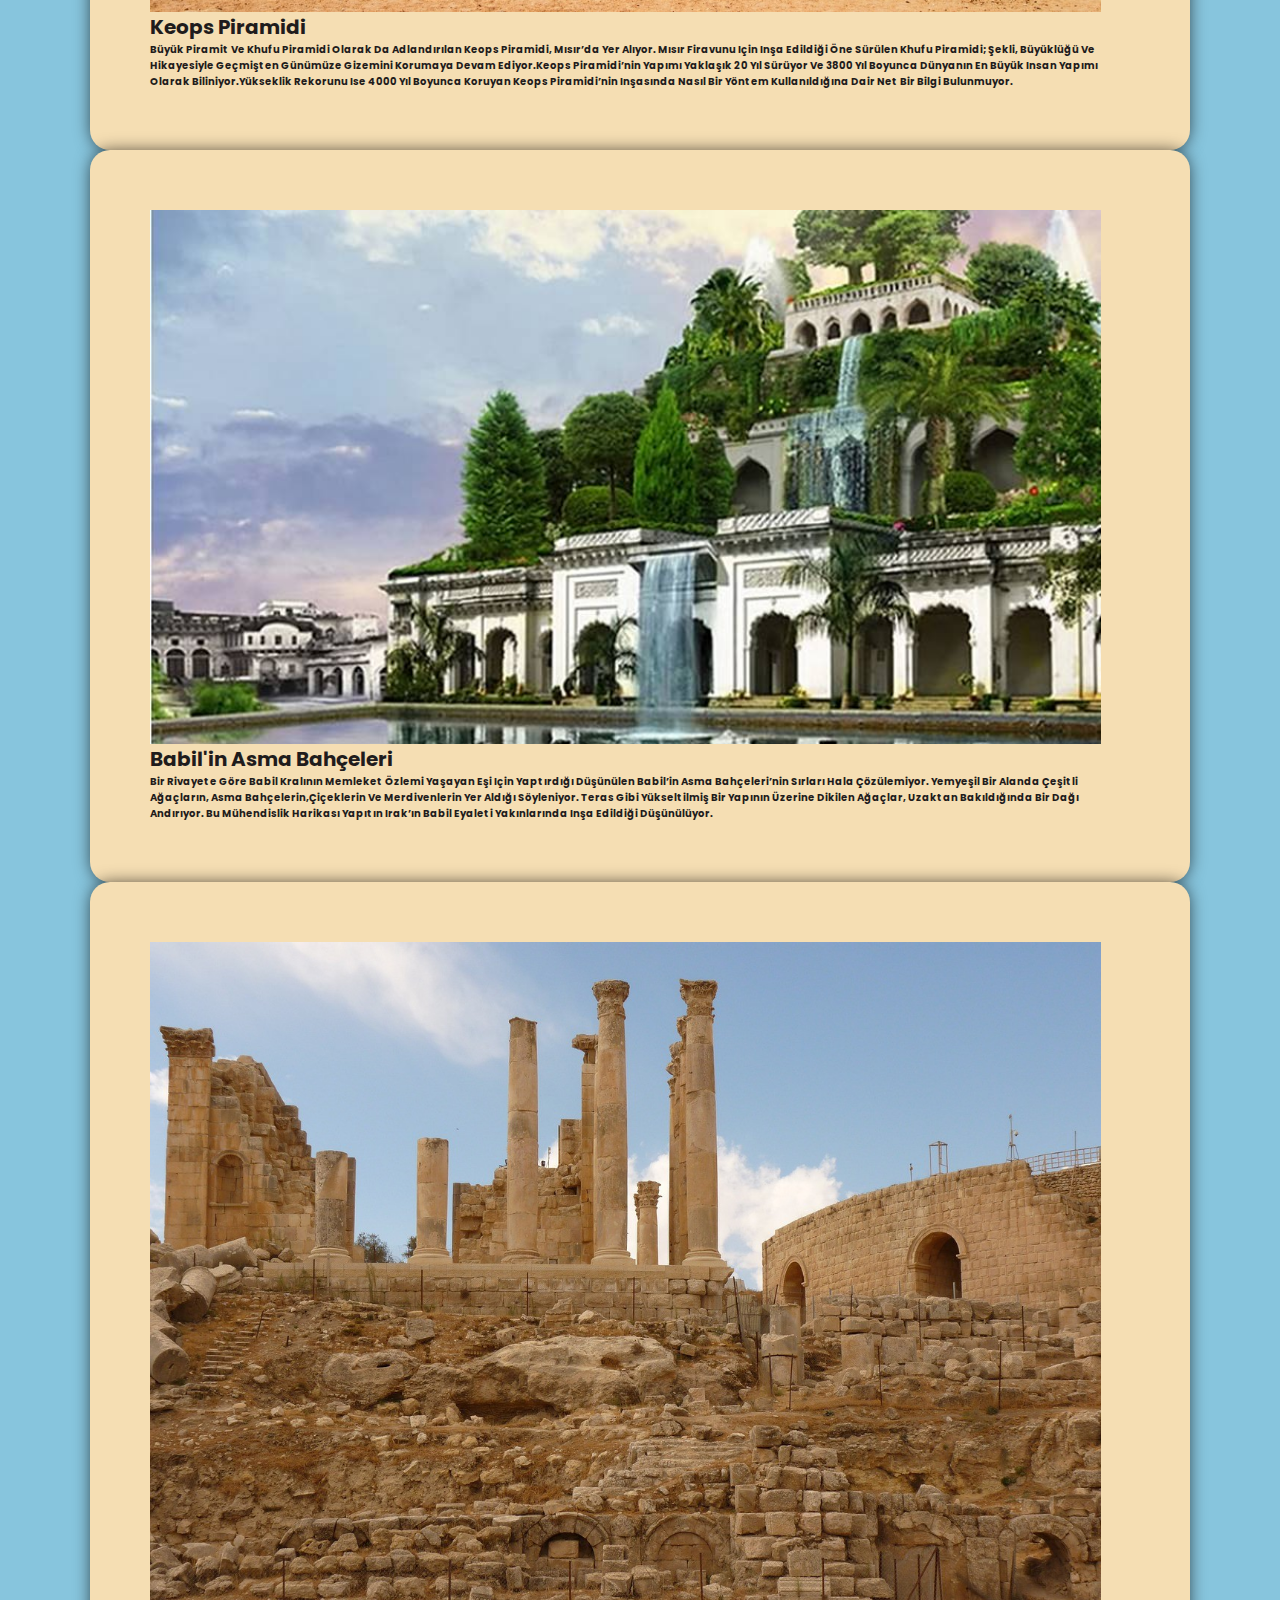
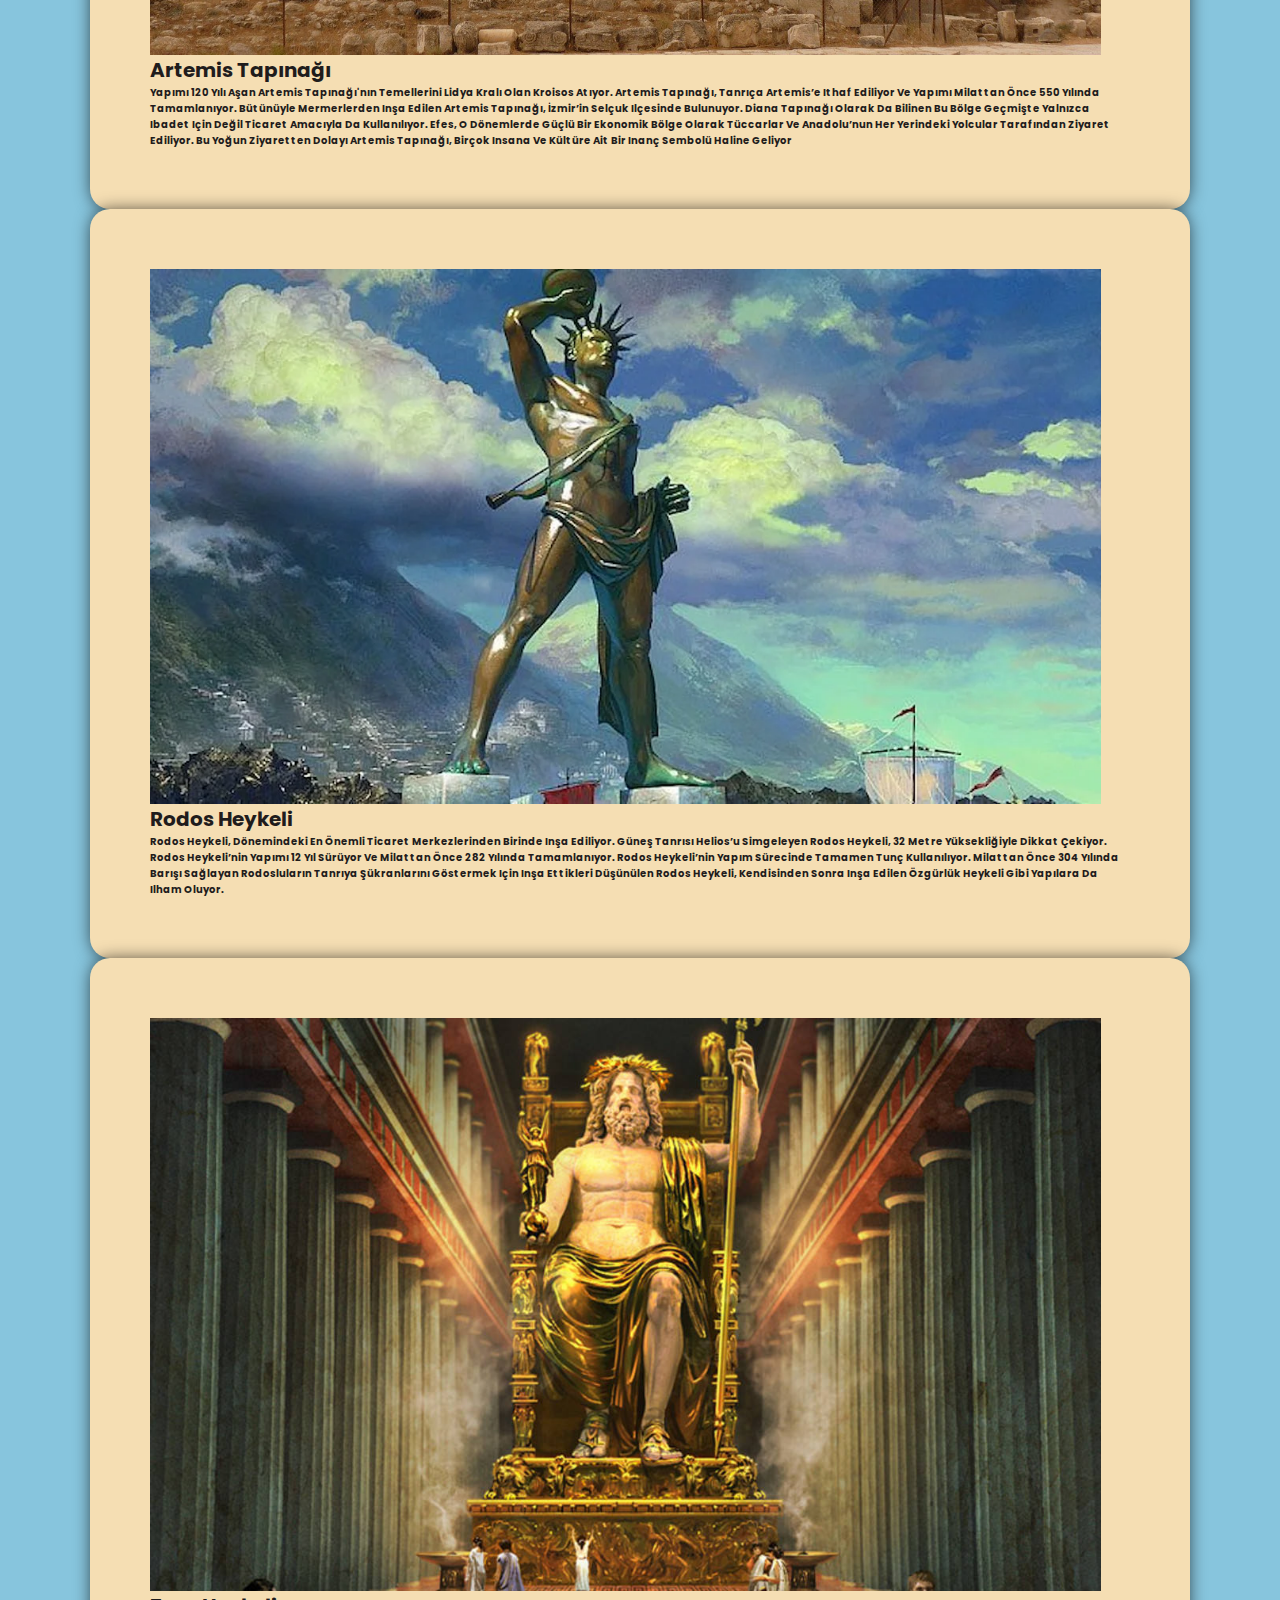
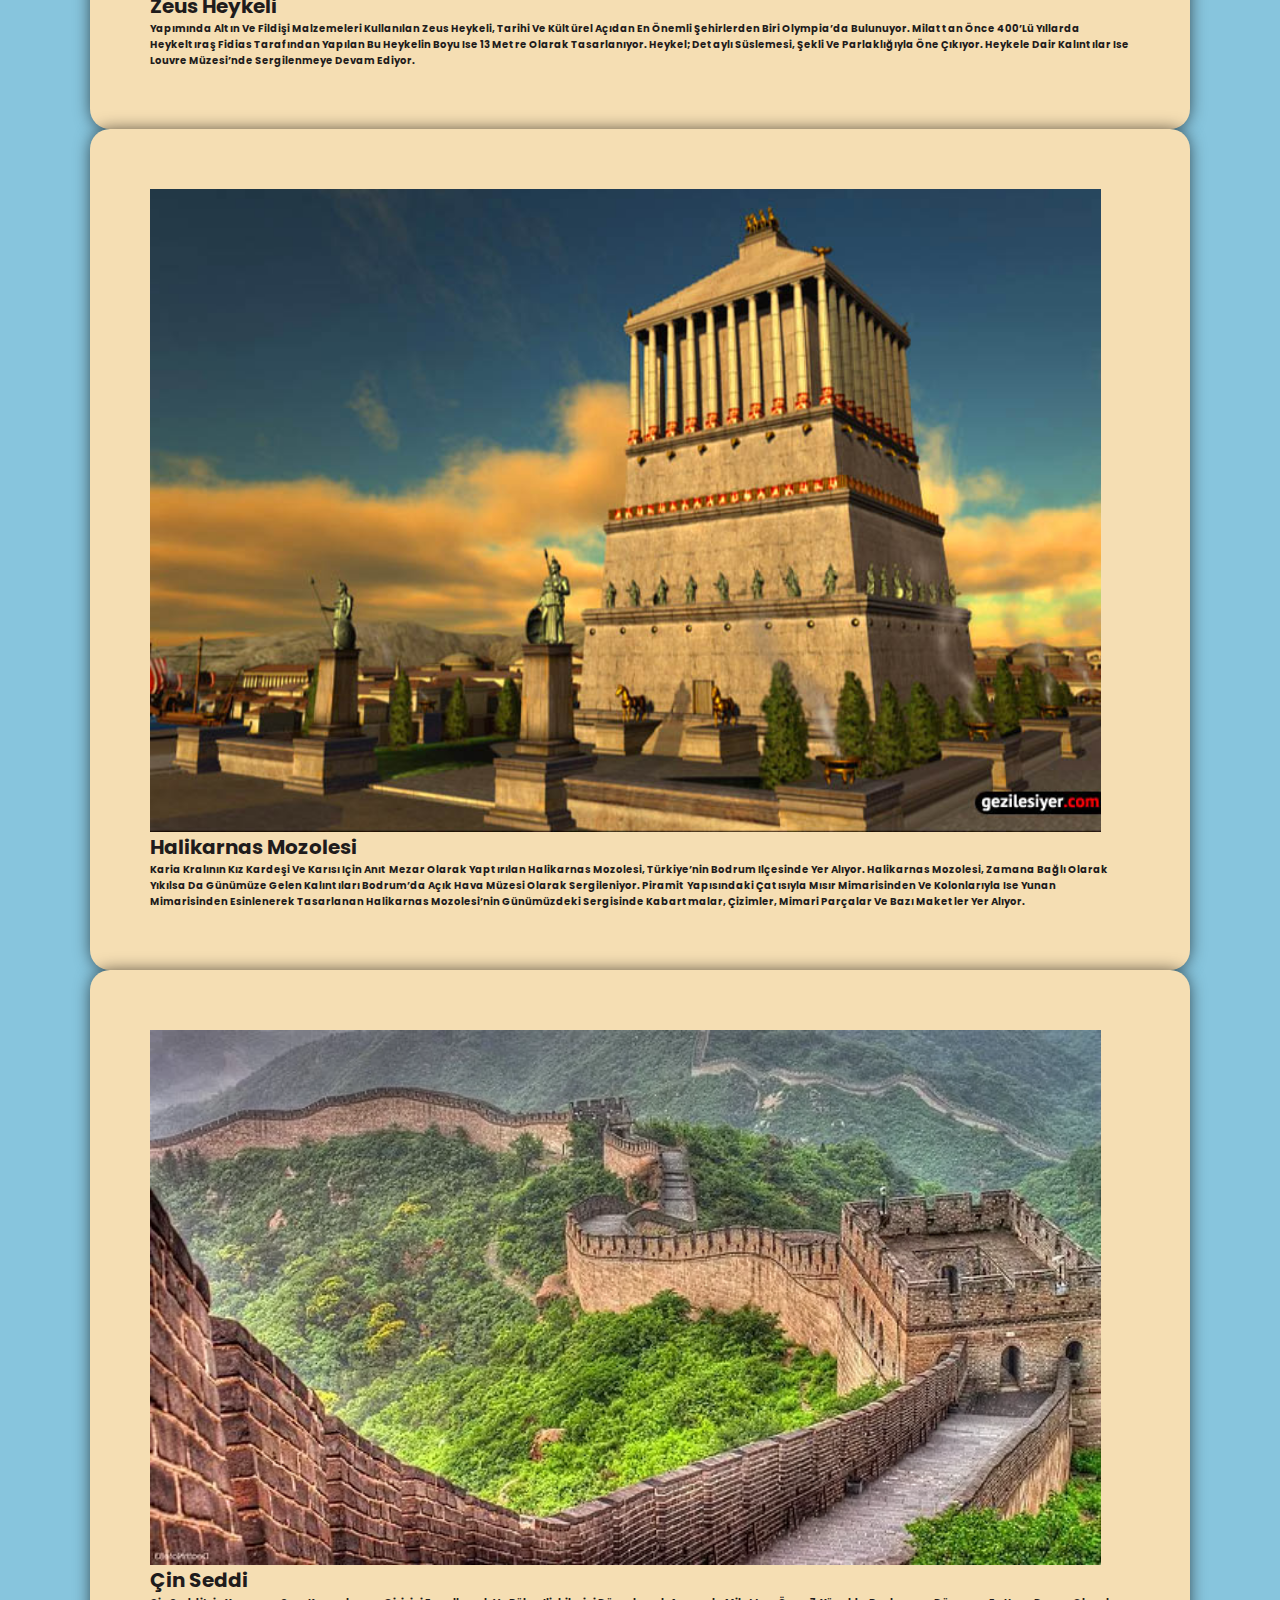
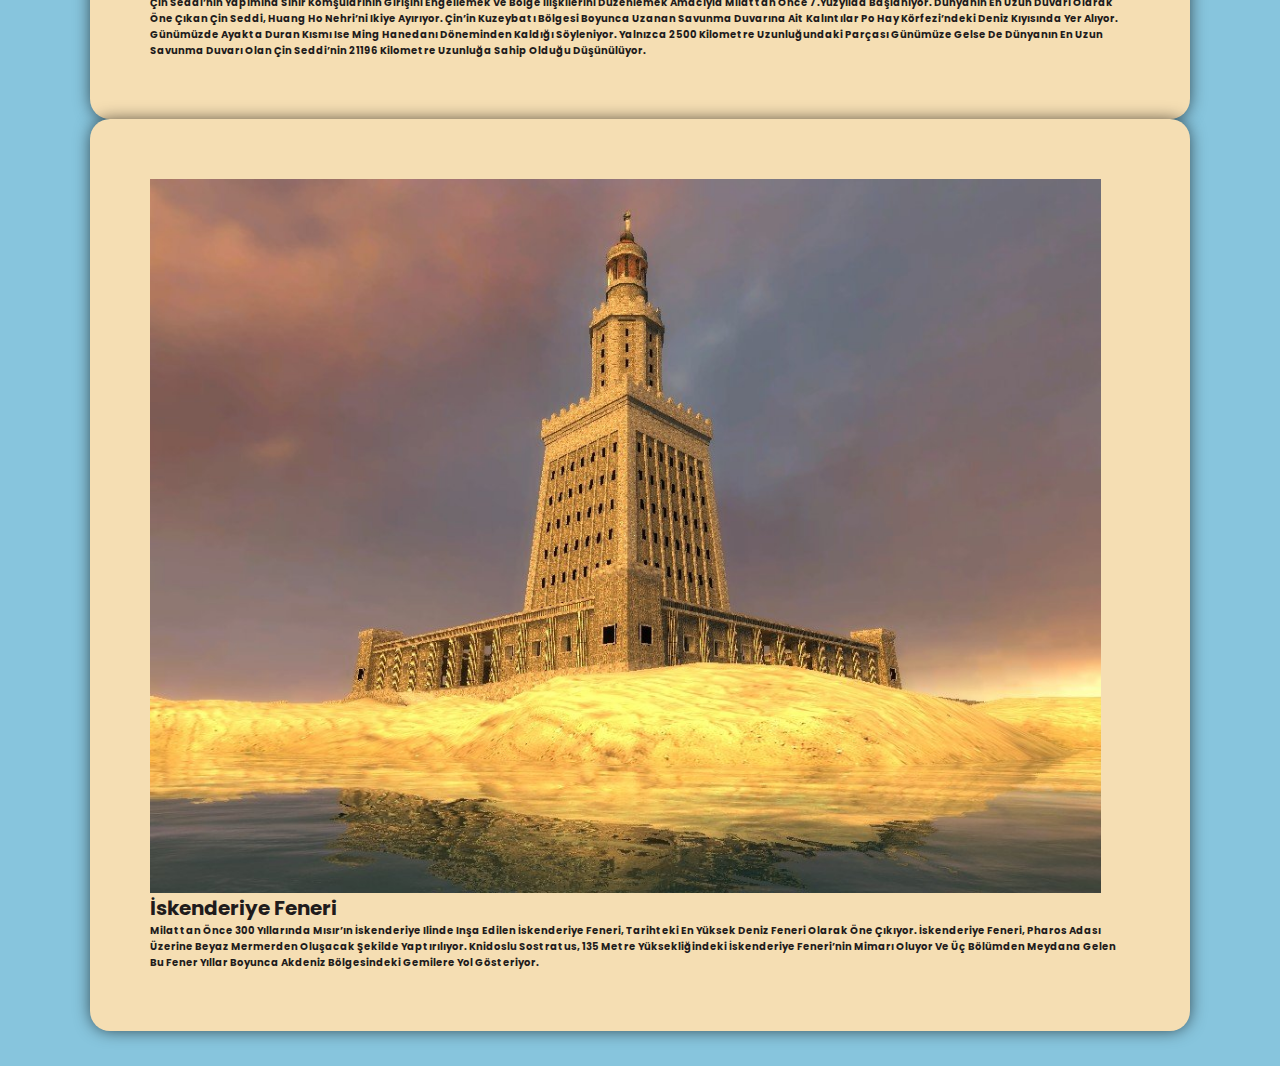
==== commit 44cff2dc: "Add files via upload" ====
--- a/index.html
+++ b/index.html
@@ -1,307 +1,175 @@
 <!DOCTYPE html>
-<html lang="en">
+<html>
+
 <head>
-    <meta charset="UTF-8">
-    <meta http-equiv="X-UA-Compatible" content="IE=edge">
-    <meta name="viewport" content="width=device-width, initial-scale=1.0">
-    <link rel="stylesheet" href="./css/style.css">
-    <link rel="stylesheet" href="./css/responsiv.css">
-    
-    <title>Netflix Clone</title>
-    <link
-      rel="stylesheet"
-      href="https://pro.fontawesome.com/releases/v5.10.0/css/all.css"
-      integrity="sha384-AYmEC3Yw5cVb37cuHtOA93w35dYTsvhLPVnYs9eStHfGJvOvKxVfELGroGkysg+p"
-    />  
+  <meta charset="UTF-8">
+  <meta name="viewport" content="width=device-width, initial-scale=1.0">
+  <title>Dünyanın 7 harikası</title>
+  <link rel="stylesheet" href="style.css">
 </head>
+
 <body>
-    <header>
+  <header class="header">
+    <nav class="navbar">
+      <a href="#anasayfa" class="">Anasayfa</a>
+      <a href="#dünyanın 7 harikası" class="">Dünyanın 7 Harikası</a>
+      <a href="iletişim.html" class="">İletişim</a>
+    </nav>
+
+  </header>
+
+  <section class="home" id="anasayfa">
+    <div class="content">
+      <h3>Dünyanın 7 Harikası</h3>
+      
+  
+    </div>
+  </section>
+
+  <section class="menu" id="dünyanın 7 harikası">
+
+    <div class="box-container">
+      <div class="box">
+        <div class="box-head">
+          
+          <img src="shutterstock-3423676.jpeg" alt="">
+          
+          <h1>Keops Piramidi</h1>
+          <p>
+            <strong>Büyük Piramit ve Khufu Piramidi olarak da adlandırılan Keops Piramidi, Mısır’da yer alıyor.
+            Mısır firavunu için inşa edildiği öne sürülen Khufu Piramidi; şekli, büyüklüğü ve hikayesiyle 
+            geçmişten günümüze gizemini korumaya devam ediyor.Keops Piramidi’nin yapımı yaklaşık 20 yıl
+            sürüyor ve 3800 yıl boyunca dünyanın en büyük insan yapımı olarak biliniyor.Yükseklik rekorunu ise 
+            4000 yıl boyunca koruyan Keops Piramidi’nin inşasında nasıl bir yöntem kullanıldığına dair net bir bilgi bulunmuyor.</strong>
+            </p>
+          </div>
+       
+        </div>
+      </div>
+      
+      <div class="box-container">
+        <div class="box">
+          <div class="box-head">
+            
+            <img src="babil-8.jpeg" alt="">
+            
+            <h1>Babil'in Asma Bahçeleri</h1>
+            <p>
+              <strong>Bir rivayete göre Babil kralının memleket özlemi yaşayan eşi için yaptırdığı düşünülen Babil’in Asma Bahçeleri’nin sırları hala çözülemiyor. Yemyeşil bir alanda çeşitli ağaçların, asma bahçelerin,çiçeklerin ve merdivenlerin yer aldığı söyleniyor. Teras gibi yükseltilmiş bir yapının üzerine dikilen ağaçlar, uzaktan bakıldığında bir dağı andırıyor. Bu mühendislik harikası yapıtın Irak’ın Babil eyaleti yakınlarında inşa edildiği düşünülüyor.</strong>
+              </p>
+            </div>
+         
+          </div>
+        </div>
+         
         
 
-     <div>
-       <a href="/" class="logo">
-      <svg viewBox="0 0 111 30" version="1.1" xmlns="http://www.w3.org/2000/svg" xmlns:xlink="http://www.w3.org/1999/xlink" aria-hidden="true" role="img" class="default-ltr-cache-ag96qb"><g><path d="M105.06233,14.2806261 L110.999156,30 C109.249227,29.7497422 107.500234,29.4366857 105.718437,29.1554972 L102.374168,20.4686475 L98.9371075,28.4375293 C97.2499766,28.1563408 95.5928391,28.061674 93.9057081,27.8432843 L99.9372012,14.0931671 L94.4680851,-5.68434189e-14 L99.5313525,-5.68434189e-14 L102.593495,7.87421502 L105.874965,-5.68434189e-14 L110.999156,-5.68434189e-14 L105.06233,14.2806261 Z M90.4686475,-5.68434189e-14 L85.8749649,-5.68434189e-14 L85.8749649,27.2499766 C87.3746368,27.3437061 88.9371075,27.4055675 90.4686475,27.5930265 L90.4686475,-5.68434189e-14 Z M81.9055207,26.93692 C77.7186241,26.6557316 73.5307901,26.4064111 69.250164,26.3117443 L69.250164,-5.68434189e-14 L73.9366389,-5.68434189e-14 L73.9366389,21.8745899 C76.6248008,21.9373887 79.3120255,22.1557784 81.9055207,22.2804387 L81.9055207,26.93692 Z M64.2496954,10.6561065 L64.2496954,15.3435186 L57.8442216,15.3435186 L57.8442216,25.9996251 L53.2186709,25.9996251 L53.2186709,-5.68434189e-14 L66.3436123,-5.68434189e-14 L66.3436123,4.68741213 L57.8442216,4.68741213 L57.8442216,10.6561065 L64.2496954,10.6561065 Z M45.3435186,4.68741213 L45.3435186,26.2498828 C43.7810479,26.2498828 42.1876465,26.2498828 40.6561065,26.3117443 L40.6561065,4.68741213 L35.8121661,4.68741213 L35.8121661,-5.68434189e-14 L50.2183897,-5.68434189e-14 L50.2183897,4.68741213 L45.3435186,4.68741213 Z M30.749836,15.5928391 C28.687787,15.5928391 26.2498828,15.5928391 24.4999531,15.6875059 L24.4999531,22.6562939 C27.2499766,22.4678976 30,22.2495079 32.7809542,22.1557784 L32.7809542,26.6557316 L19.812541,27.6876933 L19.812541,-5.68434189e-14 L32.7809542,-5.68434189e-14 L32.7809542,4.68741213 L24.4999531,4.68741213 L24.4999531,10.9991564 C26.3126816,10.9991564 29.0936358,10.9054269 30.749836,10.9054269 L30.749836,15.5928391 Z M4.78114163,12.9684132 L4.78114163,29.3429562 C3.09401069,29.5313525 1.59340144,29.7497422 0,30 L0,-5.68434189e-14 L4.4690224,-5.68434189e-14 L10.562377,17.0315868 L10.562377,-5.68434189e-14 L15.2497891,-5.68434189e-14 L15.2497891,28.061674 C13.5935889,28.3437998 11.906458,28.4375293 10.1246602,28.6868498 L4.78114163,12.9684132 Z"></path></g></svg>
-       </a>
-        
-    </div>  
-
-    <div>
-        <div class="select">
-            <svg xmlns="http://www.w3.org/2000/svg" fill="none" viewBox="0 0 24 24" strokeWidth={1.5} stroke="currentColor" className="w-6 h-6">
-                <path strokeLinecap="round" strokeLinejoin="round" d="M12 21a9.004 9.004 0 008.716-6.747M12 21a9.004 9.004 0 01-8.716-6.747M12 21c2.485 0 4.5-4.03 4.5-9S14.485 3 12 3m0 18c-2.485 0-4.5-4.03-4.5-9S9.515 3 12 3m0 0a8.997 8.997 0 017.843 4.582M12 3a8.997 8.997 0 00-7.843 4.582m15.686 0A11.953 11.953 0 0112 10.5c-2.998 0-5.74-1.1-7.843-2.918m15.686 0A8.959 8.959 0 0121 12c0 .778-.099 1.533-.284 2.253m0 0A17.919 17.919 0 0112 16.5c-3.162 0-6.133-.815-8.716-2.247m0 0A9.015 9.015 0 013 12c0-1.605.42-3.113 1.157-4.418" />
-              </svg>
+        <div class="box-container">
+          <div class="box">
+            <div class="box-head">
               
-              <select>
-                <option value="">English</option>
-                <option value="">Turkish</option>
-            </select>
-        </div>
-        
-        <a class="button" href="/login">Sign In</a>
-    </div>
-    <div id="menu_bar">
-        <i class="fas fa-bars"> </i>
-    </div>  
-    
-</header>
-<div class="splash cta">
-    <div class="background">
-        <img alt="" aria-hidden="true" data-uia="nmhp-card-hero+background+image" src="https://assets.nflxext.com/ffe/siteui/vlv3/8f12b4f0-a894-4d5b-9c36-5ba391c63fbe/7d46b779-cf9e-4ffe-96be-6c47fb6d6dc4/TR-en-20230320-popsignuptwoweeks-perspective_alpha_website_small.jpg" srcset="https://assets.nflxext.com/ffe/siteui/vlv3/8f12b4f0-a894-4d5b-9c36-5ba391c63fbe/7d46b779-cf9e-4ffe-96be-6c47fb6d6dc4/TR-en-20230320-popsignuptwoweeks-perspective_alpha_website_small.jpg 1000w, https://assets.nflxext.com/ffe/siteui/vlv3/8f12b4f0-a894-4d5b-9c36-5ba391c63fbe/7d46b779-cf9e-4ffe-96be-6c47fb6d6dc4/TR-en-20230320-popsignuptwoweeks-perspective_alpha_website_medium.jpg 1500w, https://assets.nflxext.com/ffe/siteui/vlv3/8f12b4f0-a894-4d5b-9c36-5ba391c63fbe/7d46b779-cf9e-4ffe-96be-6c47fb6d6dc4/TR-en-20230320-popsignuptwoweeks-perspective_alpha_website_large.jpg 1800w" class="default-ltr-cache-1ig4o3q">
-        <div class="gradient">
-        </div>
-        <div class="content">
-           <div>
-            <h1>Unlimited movies, TV shows, and more.</h1>
-            <h2>Watch anywhere. Cancel anytime.</h2>
-            <h3>Ready to watch? Enter your email to create or restart your membership.</h3>
-            <form>
-                <div>
-                    <input type="email">
-                    <span>Email address</span>
-                </div>
-                <div>
-                    <button>Get Started &gt;</button>
-                </div>
-                
-                
-            </form>
-           </div>                    
-        </div>
-    </div>
-</div>
-<section>
-    <div class="text">
-        <h1>Enjoy your TV.</h1>
-        <p>Watch on Smart TVs, Playstation, Xbox, Chromecast, Apple TV, Blu-ray players, and more.</p>
-    </div>
-    <div class="media s1">
-        <div>
-           <div class="default-ltr-cache-bjn8wh"><img alt="" src="https://assets.nflxext.com/ffe/siteui/acquisition/ourStory/fuji/desktop/tv.png" data-uia="nmhp-card-animation-asset-image" class="default-ltr-cache-1d3w5wq"><div data-uia="nmhp-card-animation-asset-motion" class="default-ltr-cache-eshtlu"><video data-uia="nmhp-card-animation-asset-video" autoplay="" playsinline="" muted="" loop=""><source src="https://assets.nflxext.com/ffe/siteui/acquisition/ourStory/fuji/desktop/video-tv-0819.m4v" type="video/mp4"></video><div class="default-ltr-cache-0"></div><div data-uia="nmhp-card-animation-asset-custom" aria-hidden="true" class="default-ltr-cache-0"></div></div></div>
-           <div data-uia="nmhp-card-animation-asset-motion" class="default-ltr-cache-eshtlu"><video data-uia="nmhp-card-animation-asset-video" autoplay="" playsinline="" muted="" loop=""><source src="https://assets.nflxext.com/ffe/siteui/acquisition/ourStory/fuji/desktop/video-tv-0819.m4v" type="video/mp4"></video><div class="default-ltr-cache-0"></div><div data-uia="nmhp-card-animation-asset-custom" aria-hidden="true" class="default-ltr-cache-0"></div></div>
-        </div>
-    </div>
-</section>
-
-<section>
-    
-    <div class="media s2">
-        <img src="https://assets.nflxext.com/ffe/siteui/acquisition/ourStory/fuji/desktop/mobile-0819.jpg">
-        <div class="download">
-            <img class="cover" src="https://assets.nflxext.com/ffe/siteui/acquisition/ourStory/fuji/desktop/boxshot.png" alt="">
-    
-            <span>Downloading.....</span>
-           <img src="https://assets.nflxext.com/ffe/siteui/acquisition/ourStory/fuji/desktop/download-icon.gif" alt="">          
+              <img src="ib-api-p-2948-4a217a77-79e7-4387-9a79-6aaec410d2f0.jpeg" alt="">
+              
+              <h1>Artemis Tapınağı</h1>
+              <p>
+                <strong>Yapımı 120 yılı aşan Artemis Tapınağı'nın temellerini Lidya Kralı olan Kroisos atıyor. Artemis Tapınağı, Tanrıça Artemis’e ithaf ediliyor ve yapımı milattan önce 550 yılında tamamlanıyor. Bütünüyle mermerlerden inşa edilen Artemis Tapınağı, İzmir’in Selçuk ilçesinde bulunuyor. Diana Tapınağı olarak da bilinen bu bölge geçmişte yalnızca ibadet için değil ticaret amacıyla da kullanılıyor. Efes, o dönemlerde güçlü bir ekonomik bölge olarak tüccarlar ve Anadolu’nun her yerindeki yolcular tarafından ziyaret ediliyor. Bu yoğun ziyaretten dolayı Artemis Tapınağı, birçok insana ve kültüre ait bir inanç sembolü haline geliyor</strong>
+                </p>
+              </div>
            
-        </div>    
-
-    </div> 
-    <div class="text">
-        <h1>Download your shows to watch offline.</h1>
-        <p>Save your favorites easily and always have something to watch.</p>
-    </div>                
-    
-    
-</section>
+            </div>
+          </div>
 
 
-<section>
-    <div class="text">
-        <h1>Watch everywhere.</h1>
-        <p>Stream unlimited movies and TV shows on your phone, tablet, laptop, and TV without paying more.</p>
-    </div>
-    <div class="media s3">
-        
-            <img src="https://assets.nflxext.com/ffe/siteui/acquisition/ourStory/fuji/desktop/device-pile.png ">
-            <div data-uia="nmhp-card-animation-asset-motion" class="default-ltr-cache-1p8btza"><video data-uia="nmhp-card-animation-asset-video" autoplay="" playsinline="" muted="" loop=""><source src="https://assets.nflxext.com/ffe/siteui/acquisition/ourStory/fuji/desktop/video-devices.m4v" type="video/mp4"></video><div class="default-ltr-cache-0"></div><div data-uia="nmhp-card-animation-asset-custom" aria-hidden="true" class="default-ltr-cache-0"></div></div>
-        
-        
-    </div>
-</section>
+          <div class="box-container">
+            <div class="box">
+              <div class="box-head">
+                
+                <img src="rodos-heykeli1.webp" alt="">
+                
+                <h1>Rodos Heykeli</h1>
+                <p>
+                  <strong>Rodos Heykeli, dönemindeki en önemli ticaret merkezlerinden birinde inşa ediliyor. Güneş Tanrısı Helios’u simgeleyen Rodos Heykeli, 32 metre yüksekliğiyle dikkat çekiyor. Rodos Heykeli’nin yapımı 12 yıl sürüyor ve milattan önce 282 yılında tamamlanıyor. Rodos Heykeli’nin yapım sürecinde tamamen tunç kullanılıyor. Milattan önce 304 yılında barışı sağlayan Rodosluların tanrıya şükranlarını göstermek için inşa ettikleri düşünülen Rodos Heykeli, kendisinden sonra inşa edilen Özgürlük Heykeli gibi yapılara da ilham oluyor.</strong>
+                  </p>
+                </div>
+             
+              </div>
+            </div>
 
-<section class="last">
-    <div class="media s4">
-        <img alt="" src="https://occ-0-2774-784.1.nflxso.net/dnm/api/v6/19OhWN2dO19C9txTON9tvTFtefw/AAAABfpnX3dbgjZ-Je8Ax3xn0kXehZm_5L6-xe6YSTq_ucht9TI5jwDMqusWZKNYT8DfGudD0_wWVVTFLiN2_kaQJumz2iivUWbIbAtF.png?r=11f" data-uia="nmhp-card-animation-asset-image" class="default-ltr-cache-1d3w5wq">
-    </div>
-    <div class="text">
-        <h1>Create profiles for kids.</h1>
-        <p>Send kids on adventures with their favorite characters in a space made just for them—free with your membership.</p>
-    </div>
-    
-</section>
 
-<div class="faq cta">
-    <h1>Frequently Asked Questions</h1>
-    <div class="question">
-        <div class="question">
-            <input type="checkbox" id="q1">
-            <label class="header" for="q1">
-                <h4>
-                    What is Netflix?
-                </h4>
-                <svg xmlns="http://www.w3.org/2000/svg" fill="none" viewBox="0 0 24 24" stroke-width="1.5" stroke="currentColor" class="w-6 h-6">
-                    <path stroke-linecap="round" stroke-linejoin="round" d="M6 18L18 6M6 6l12 12" />
-                  </svg>
-                </label>
-                <div class="answer">
+
+            <div class="box-container">
+              <div class="box">
+                <div class="box-head">
+                  
+                  <img src="Zeus-Heykeli-Statue-of-Zeus-at-Olympia.jpg" alt="">
+                  
+                  <h1>Zeus Heykeli</h1>
+                  <p>
+                    <strong>Yapımında altın ve fildişi malzemeleri kullanılan Zeus Heykeli, tarihi ve kültürel açıdan en önemli şehirlerden biri Olympia’da bulunuyor. Milattan önce 400’lü yıllarda heykeltıraş Fidias tarafından yapılan bu heykelin boyu ise 13 metre olarak tasarlanıyor. Heykel; detaylı süslemesi, şekli ve parlaklığıyla öne çıkıyor. Heykele dair kalıntılar ise Louvre Müzesi’nde sergilenmeye devam ediyor.</strong>
+                    </p>
+                  </div>
+               
+                </div>
+              </div>
+
+
+
+              <div class="box-container">
+                <div class="box">
+                  <div class="box-head">
                     
-                     <br>Netflix is a streaming service that offers a wide variety of award-winning TV shows, movies, anime, documentaries, and more on thousands of internet-connected devices.
+                    <img src="halikarnas-mozolesi-02.jpg" alt="">
+                    
+                    <h1>Halikarnas Mozolesi</h1>
+                    <p>
+                      <strong>Karia kralının kız kardeşi ve karısı için anıt mezar olarak yaptırılan Halikarnas Mozolesi, Türkiye’nin Bodrum ilçesinde yer alıyor. Halikarnas Mozolesi, zamana bağlı olarak yıkılsa da günümüze gelen kalıntıları Bodrum’da açık hava müzesi olarak sergileniyor. Piramit yapısındaki çatısıyla Mısır mimarisinden ve kolonlarıyla ise Yunan mimarisinden esinlenerek tasarlanan Halikarnas Mozolesi’nin günümüzdeki sergisinde kabartmalar, çizimler, mimari parçalar ve bazı maketler yer alıyor.</strong>
+                      </p>
+                    </div>
+                 
+                  </div>
+                </div>
 
-                        <br><br>You can watch as much as you want, whenever you want without a single commercial – all for one low monthly price. There's always something new to discover and new TV shows and movies are added every week!
-                        <br><br>
-                    
-                </div>  
-       
-                </div>
-            </div>
-            <div class="question">
-                <div class="question">
-                    <input type="checkbox" id="q2">
-                    <label class="header" for="q2">
-                        <h4>
-                        How much does Netflix cost?
-                        </h4>
-                        <svg xmlns="http://www.w3.org/2000/svg" fill="none" viewBox="0 0 24 24" stroke-width="1.5" stroke="currentColor" class="w-6 h-6">
-                            <path stroke-linecap="round" stroke-linejoin="round" d="M6 18L18 6M6 6l12 12" />
-                          </svg>
-                        </label>
-                        <div class="answer">
-                            <br>Watch Netflix on your smartphone, tablet, Smart TV, laptop, or streaming device, all for one fixed monthly fee. Plans range from 63.99 TL to 130.99 TL a month. No extra costs, no contracts.
-                            <br><br>
-                        </div>  
-               
+
+
+                <div class="box-container">
+                  <div class="box">
+                    <div class="box-head">
+                      
+                      <img src="s-1da2c9e25dab8aa04ece1b18a88c155e5907b6f9.webp" alt="">
+                      
+                      <h1>Çin Seddi</h1>
+                      <p>
+                        <strong>Çin Seddi’nin yapımına sınır komşularının girişini engellemek ve bölge ilişkilerini düzenlemek amacıyla milattan önce 7.yüzyılda başlanıyor. Dünyanın en uzun duvarı olarak öne çıkan Çin Seddi, Huang Ho Nehri’ni ikiye ayırıyor. Çin’in kuzeybatı bölgesi boyunca uzanan savunma duvarına ait kalıntılar Po Hay Körfezi’ndeki deniz kıyısında yer alıyor. Günümüzde ayakta duran kısmı ise Ming Hanedanı döneminden kaldığı söyleniyor. Yalnızca 2500 kilometre uzunluğundaki parçası günümüze gelse de dünyanın en uzun savunma duvarı olan Çin Seddi’nin 21196 kilometre uzunluğa sahip olduğu düşünülüyor.</strong>
+                        </p>
+                      </div>
+                   
+                    </div>
+                  </div>
+
+
+
+
+                  <div class="box-container">
+                    <div class="box">
+                      <div class="box-head">
+                        
+                        <img src="iskenderiye-feneri.jpg" alt="">
+                        
+                        <h1>İskenderiye Feneri</h1>
+                        <p>
+                          <strong>Milattan önce 300 yıllarında Mısır’ın İskenderiye ilinde inşa edilen İskenderiye Feneri, tarihteki en yüksek deniz feneri olarak öne çıkıyor. İskenderiye Feneri, Pharos Adası üzerine beyaz mermerden oluşacak şekilde yaptırılıyor. Knidoslu Sostratus, 135 metre yüksekliğindeki İskenderiye Feneri’nin mimarı oluyor ve üç bölümden meydana gelen bu fener yıllar boyunca Akdeniz bölgesindeki gemilere yol gösteriyor.
+                          </strong>
+                          </p>
                         </div>
+                     
+                      </div>
                     </div>
 
-                    <div class="question">
-                        <div class="question">
-                            <input type="checkbox" id="q3">
-                            <label class="header" for="q3">
-                                <h4>
-                                Where can I watch?
-                                </h4>
-                                <svg xmlns="http://www.w3.org/2000/svg" fill="none" viewBox="0 0 24 24" stroke-width="1.5" stroke="currentColor" class="w-6 h-6">
-                                    <path stroke-linecap="round" stroke-linejoin="round" d="M6 18L18 6M6 6l12 12" />
-                                  </svg>
-                                </label>
-                                <div class="answer">
-                                    <br>Watch anywhere, anytime. Sign in with your Netflix account to watch instantly on the web at netflix.com from your personal computer or on any internet-connected device that offers the Netflix app, including smart TVs, smartphones, tablets, streaming media players and game consoles.
-                                    <br><br>You can also download your favorite shows with the iOS, Android, or Windows 10 app. Use downloads to watch while you're on the go and without an internet connection. Take Netflix with you anywhere.
-                                    <br><br>
-                                </div>  
-                       
-                                </div>
-                            </div>
-
-                            <div class="question">
-                                <div class="question">
-                                    <input type="checkbox" id="q4">
-                                    <label class="header" for="q4">
-                                        <h4>
-                                       How can do I cancel?
-                                        </h4>
-                                        <svg xmlns="http://www.w3.org/2000/svg" fill="none" viewBox="0 0 24 24" stroke-width="1.5" stroke="currentColor" class="w-6 h-6">
-                                            <path stroke-linecap="round" stroke-linejoin="round" d="M6 18L18 6M6 6l12 12" />
-                                          </svg>
-                                        </label>
-                                        <div class="answer">
-                                            <br>Netflix is flexible. There are no pesky contracts and no commitments. You can easily cancel your account online in two clicks. There are no cancellation fees – start or stop your account anytime.
-                                            <br><br>
-                                        </div>  
-                               
-                                        </div>
-                                    </div>
-
-                                    <div class="question">
-                                        <div class="question">
-                                            <input type="checkbox" id="q5">
-                                            <label class="header" for="q5">
-                                                <h4>
-                                                What can I watch on Netflix?
-                                                </h4>
-                                                <svg xmlns="http://www.w3.org/2000/svg" fill="none" viewBox="0 0 24 24" stroke-width="1.5" stroke="currentColor" class="w-6 h-6">
-                                                    <path stroke-linecap="round" stroke-linejoin="round" d="M6 18L18 6M6 6l12 12" />
-                                                  </svg>
-                                                </label>
-                                                <div class="answer">
-                                                    <br>Netflix has an extensive library of feature films, documentaries, TV shows, anime, award-winning Netflix originals, and more. Watch as much as you want, anytime you want.
-                                                    <br><br>
-                                                </div>  
-                                       
-                                                </div>
-                                            </div>
-
-                                            <div class="question">
-                                                <div class="question">
-                                                    <input type="checkbox" id="q6">
-                                                    <label class="header" for="q6">
-                                                        <h4>
-                                                        İs Netflix good for kids?
-                                                        </h4>
-                                                        <svg xmlns="http://www.w3.org/2000/svg" fill="none" viewBox="0 0 24 24" stroke-width="1.5" stroke="currentColor" class="w-6 h-6">
-                                                            <path stroke-linecap="round" stroke-linejoin="round" d="M6 18L18 6M6 6l12 12" />
-                                                          </svg>
-                                                        </label>
-                                                        <div class="answer">
-                                                            <br>The Netflix Kids experience is included in your membership to give parents control while kids enjoy family-friendly TV shows and movies in their own space.
-
-<br><br>Kids profiles come with PIN-protected parental controls that let you restrict the maturity rating of content kids can watch and block specific titles you don’t want kids to see.
- <br><br>                                                       
-                        
-        </div>  
-                                                       
-       </div>                                       
-             
-        </div>
-          <h3>Ready to watch? Enter your email to create or restart your membership.</h3>
-         <form>
-          <div>
-            <input type="email">
-           <span>Email address</span>
-            </div>
-             <div>
-                <button>Get Started &gt;</button>
-                </div>
-                                                 
-                 </form>
-                 
-                 
-
-<footer class="footer">
-    <p></p>
-    <div class="footer-cols">
-        <p1>Questions? Call 0850-390-7444</p1>
-        <ul>
-            
-            <li><a href="#">FAQ</a></li>
-            <li><a href="#">Media Center</a></li>
-            <li><a href="#">Redeem Gift Cards</a></li>
-            <li><a href="#">Privacy</a></li>
-            <li><a href="#">Contact Us</a></li>
-            <li><a href="#">Only on Netflix</a></li>
-        </ul>
-        <ul>
-            <li><a href="#">Help Center</a></li>
-            <li><a href="#">Investor Relations</a></li>
-            <li><a href="#">Ways to Watch</a></li>
-            <li><a href="#">Cookie Preferences</a></li>
-            <li><a href="#">Speed Test</a></li>   
-        </ul>
-        <ul>
-            <li><a href="#">Account</a></li>
-            <li><a href="#">Jobs</a></li>
-            <li><a href="#">Terms of Use</a></li>
-            <li><a href="#">Corporate Information</a></li>
-            <li><a href="#">Legal Notices</a></li>   
-        </ul>
-        
-        
-    </div>
-
-</footer>
-                  
-        </div>
-    </div>
-</div>
 
 
+  </section>
+
+  
 </body>
+
+</html>--- a/style.css
+++ b/style.css
@@ -0,0 +1,341 @@
+
+@import url('https://fonts.googleapis.com/css2?family=Poppins:wght@300;400;600;700&display=swap');
+
+:root{
+  --main-color: #87c5dd;
+  --black-color: #0e0e0e;
+  --border: 0.1rem solid rgba(225,255,255,0.4);
+  
+}
+
+
+*{
+  font-family: 'Poppins', sans-serif;
+  margin: 0;
+  padding: 0;
+  box-sizing: border-box;
+  outline: none;
+  border: none;
+  text-decoration: none;
+  text-transform: capitalize;
+  transition: 0.2s ease;
+
+}
+
+
+html{
+  font-size: 62.5%;
+ overflow-x: hidden;
+ scroll-padding-top: 9rem;
+ scroll-behavior: smooth;
+}
+
+
+
+body{
+  background-color: var(--main-color);
+  
+  
+}
+
+.header {
+  background-color: white;
+  display: flex;
+  align-items: center;
+  justify-content: space-between;
+  padding: 0 7%;
+  margin: 2rem 7%;
+  border-radius: 30rem;
+  height: 10vh;
+  box-shadow: 0px 0px 17px -2px rgba(0,0,0,0.75);
+  position: sticky;
+  top: 0;
+  z-index: 1000;
+}
+.header .navbar a{
+  margin: 0 1rem;
+  font-size: 1.6rem;
+  color: var(--main-color);
+  border-bottom: 0.1rem solid transparent;
+
+}
+
+.header .navbar .active,
+.header .navbar a:hover{
+  border-color: var(--main-color);
+  padding-bottom: 0.5rem;
+}
+  
+  
+
+
+
+
+section{
+  padding: 3.5rem 7%;
+}
+
+
+.btn{
+  margin-top: 1rem;
+  display: inline-block;
+  padding: 2rem 3.75rem;
+  border-radius: 30rem;
+  font-size: 1.7rem;
+  color: blue;
+  background-color: var(--main-color)
+  cursor: pointer;
+}
+
+
+
+
+
+.home{
+  min-height: 100vh;
+  
+  background: url(unes_4246.jpg);
+ background-size: cover;
+ background-position: center;
+  align-items: center;
+  margin-top: -14.5rem;
+  display: flex;
+  align-items: center;
+  padding: 7;
+  margin: 5;
+  display: flex;
+}
+.home .content{
+  max-width: 60rem;
+}
+
+.home .content h3{
+  font-size: 6rem;
+}
+.menu .box-container .box img{
+  object-fit: cover;
+  background-size: cover;
+  background-position: center;
+  width: 97%;
+  display: flex;
+  /* padding: 5;
+  margin: 5; */
+}
+
+.menu .box-container .box{
+  
+  padding: 3rem;
+  background-color: wheat;
+  background-position: center;
+  border-radius: 3rem;
+  box-shadow: 0px 0px 17px -2px rgba(0,0,0,0.75);
+  min-height: 60rem;
+ 
+}
+
+.menu .box-container .h1{
+  font-size: 1.2rem;
+  height: 0.6rem;
+  
+}
+  
+.menu .box-container .p{
+  font-size: 9.5rem%;
+  font-weight border: 900%;
+
+}
+
+
+
+.menu .box-container .box{
+  padding: 6rem;
+  
+  background-color: wheat;
+  background-position: center;
+  border-radius: 2rem;
+  box-shadow: 0px 0px 17px -2px rgba(0,0,0,0.75);
+  min-height: 70rem;
+ 
+}
+
+
+
+.menu .box-container .box img{
+  object-fit: cover;
+  background-size: cover;
+  background-position: center;
+  width: 97%;
+  padding: 5;
+  margin: 5;
+}
+
+
+/* responsive start */
+
+@media (max-width:991px){
+  html{
+    font-size: 55%;
+  }
+  .header{
+    padding: 1.5rem 2rem;
+  }
+  section {
+    padding: 2rem;
+  }
+  .products .box-container .box .box-head .h1 {
+    font-size: 20.5rem;
+  }
+  .products .box-container .box .box-head .p{
+    font-size: xx-large;
+  } 
+  section .contact {
+    padding: 2rem;
+  }
+}
+/* responsive end */
+
+
+
+
+
+
+
+
+
+*{
+  box-sizing: border-box;
+  margin: 0;
+  padding: 0;
+}
+body{
+  color: #1f1c1c;
+  background-color: var(--main-color);
+  font-family: 'Ubuntu', sans-serif;
+}
+
+#contact{
+  height: 100vh;
+  width: 100%;
+  overflow: hidden;
+}
+.container{
+  width: 80%;
+  margin: 0 auto;
+}
+.title{
+  font-size: 4rem;
+  text-align: center;
+  margin-bottom: 3rem;
+}
+.contact-area{
+  display: flex;
+  justify-content: center;
+  align-items: center;
+}
+.cont-left{
+  width: 40%;
+  padding: 3rem;
+}
+.cont-top{
+  padding-bottom: 2rem;
+  border-bottom: 1px solid #131111;
+}
+.cont-element{
+  margin: 0.5rem 0;
+  display: flex;
+  align-items: center;
+  font-size: 1.2rem;
+}
+.cont-element i{
+  color: #111111;
+  padding: 0.7rem;
+  border-radius: 50%;
+  border: 2px solid #131111;
+  font-size: 1.5rem;
+  margin-right: 1rem;
+  transition: all 0.4s ease;
+}
+.cont-element:hover i{
+  background-color: #111010;
+  color: #011627;
+}
+.cont-element a{
+  /* yazının renki */
+  color: #111111;    
+  text-decoration: none;
+}
+.cont-bottom{
+  padding-top: 2rem;
+  display: flex;
+  justify-content: space-around;
+  align-items: center;
+}
+.cont-bottom a{
+  /* instagram,linkdlin renkleri */
+  color: #443c3c;
+  width: 4rem;
+  height: 4rem;
+  line-height: 4rem;
+  text-align: center;
+  font-size: 1.5rem;
+  background-color: var(--main-color);
+  border-radius: 50%;
+}
+.cont-bottom a:hover{
+  color: #110f0f;
+  background-color: #b4abab;
+}
+
+
+.cont-right{
+  width: 60%;
+  padding: 3rem;
+}
+.cont-right form{
+  display: flex;
+  flex-direction: column;
+  justify-content: center;
+  align-items: center;
+}
+.cont-right form input, textarea, button{
+  width: 100%;
+  margin: 1rem 0;
+  background-color: transparent;
+  font-size: 1.2rem;
+  padding: 0.5rem 1rem;
+  outline: none;
+  border: 1px solid #1a1818;
+  color: #a09797; 
+  transition: all 0.4s ease;
+}
+.cont-right form button{
+  background-color: #070707;
+  color: #c9d2da;
+  cursor: pointer;
+}
+.cont-right form button:hover{
+  background-color: #011627;
+  color: #080808;
+}
+.cont-right form input:hover, textarea:hover{
+  color: #011627;
+  background-color: #0c0b0b;
+}
+.cont-right form input:focus, textarea:focus{
+  color: #011627;
+  background-color: #111010;
+}
+
+
+
+
+
+
+
+
+
+
+
+
+
+
